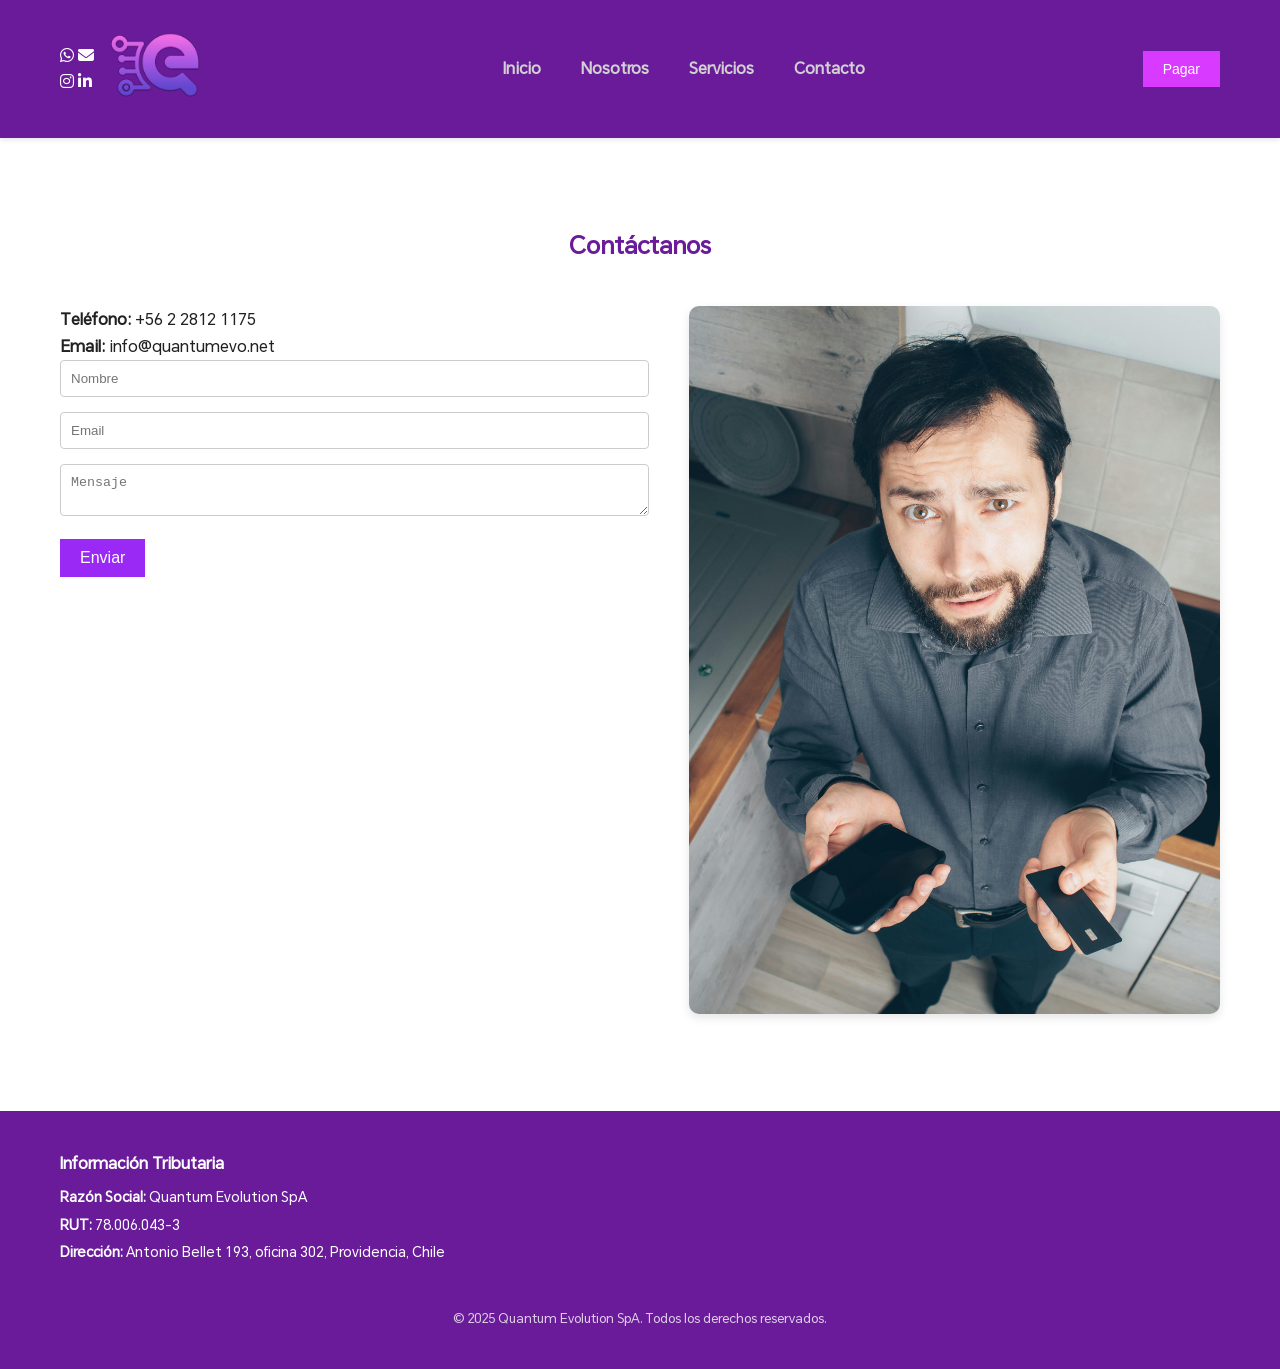
==== contacto.html @ 3960a965 "Version 1" ====
<!DOCTYPE html>
<html lang="es">
<head>
    <meta charset="UTF-8">
    <meta name="viewport" content="width=device-width, initial-scale=1.0">
    <title>Quantum Evolution SpA</title>
    <link rel="stylesheet" href="styles.css">
    <!-- Font Awesome -->
    <link rel="stylesheet" href="https://cdnjs.cloudflare.com/ajax/libs/font-awesome/6.5.0/css/all.min.css"> 
</head>
<body>

    <!-- Encabezado -->
    <header>
        <div class="container header-top">
            <!-- Contacto con iconos -->
            <div class="contact-icons">
                <a href="https://wa.me/56228121175"  target="_blank" title="WhatsApp"><i class="fab fa-whatsapp"></i></a>
                <a href="mailto:info@quantumevo.net" target="_blank" title="Email"><i class="fas fa-envelope"></i></a>
                <a href="https://www.instagram.com/quantum.evo"  target="_blank" title="Instagram"><i class="fab fa-instagram"></i></a>
                <a href="https://www.linkedin.com/company/quantum-evolution-spa"  target="_blank" title="LinkedIn"><i class="fab fa-linkedin-in"></i></a>
            </div>

            <!-- Logo y Menú -->
            <div class="header-main">
                <a href="index.html" class="logo"><img src="Pictures/logo.png" alt="Logo Quantum Evolution"></a>
                <nav>
                    <ul>
                        <li><a href="index.html">Inicio</a></li>
                        <li><a href="nosotros.html">Nosotros</a></li>
                        <li><a href="servicios.html">Servicios</a></li>
                        <li><a href="contacto.html">Contacto</a></li>
                    </ul>
                </nav>
                <button class="pay-button"><a href="https://pay.sumup.com/b2c/QZ5X9NYV">Pagar</a></button> 
            </div>
        </div>
    </header>

    <!-- Sección Contacto -->
    <section class="contact-section">
        <div class="container">
            <h2>Contáctanos</h2>
            <div class="contact-content">
                <div class="contact-info">
                    <p><strong>Teléfono:</strong> +56 2 2812 1175</p>
                    <p><strong>Email:</strong> info@quantumevo.net</p>
                    <form action="#" method="post">
                        <input type="text" placeholder="Nombre" required>
                        <input type="email" placeholder="Email" required>
                        <textarea placeholder="Mensaje" required></textarea>
                        <button type="submit">Enviar</button>
                    </form>
                </div>
                <div class="contact-image">
                    <img src="Pictures/TI_2.jpg" alt="Imagen de contacto">
                </div>
            </div>
        </div>
    </section>

    <!-- Pie de Página -->
    <footer>
        <div class="container">
            <div class="footer-content">
                <!-- Información Tributaria -->
                <div class="tax-info">
                    <h4>Información Tributaria</h4>
                    <p><strong>Razón Social:</strong> Quantum Evolution SpA</p>
                    <p><strong>RUT:</strong> 78.006.043-3</p>
                    <p><strong>Dirección:</strong> Antonio Bellet 193, oficina 302, Providencia, Chile</p>
                </div>

                <!-- Redes Sociales o Copyright -->
                <div class="footer-bottom">
                    <p>&copy; 2025 Quantum Evolution SpA. Todos los derechos reservados.</p>
                </div>
            </div>
        </div>
    </footer>

</body>
</html>
---- styles.css ----
/* Reset de Estilos */
* {
    margin: 0;
    padding: 0;
    box-sizing: border-box;
}

body {
    font-family: 'MiFuente', sans-serif;
    line-height: 1.6;
    color: #1a1a1a; /* Texto oscuro */
    background-color: #f5f5f5;
}

/* Cargar fuente personalizada */
@font-face {
    font-family: 'MiFuente';
    src: url('HONORSans-Regular.ttf') format('truetype');
    font-weight: normal;
    font-style: normal;
}

/* Contenedor General */
.container {
    max-width: 1200px;
    margin: 0 auto;
    padding: 0 20px;
}

/* Encabezado */
header {
    background-color: #6A1B9A;
    padding: 15px 0;
    position: sticky;
    top: 0;
    z-index: 999;
    box-shadow: 0 2px 5px rgba(0, 0, 0, 0.1);
}

header .container {
    display: flex;
    justify-content: space-between;
    align-items: center;
}

.logo img {
    width: 100px;
    height: auto;
}

nav ul {
    list-style: none;
    display: flex;
}

nav ul li {
    margin-left: 20px;
}

nav ul li a {
    text-decoration: none;
    color: #d1d1d1;
    font-weight: bold;
    transition: color 0.3s ease;
}

nav ul li a:hover {
    color: #6A1B9A; /* Morado elegante */
}

.pay-button {
    background-color: #d83aff;
    color: #000000;
    border: none;
    padding: 10px 20px;
    font-size: 14px;
    cursor: pointer;
    transition: background-color 0.3s ease;
}

.pay-button a {
    text-decoration: none;
    color: #ffffff;
}

.pay-button:hover {
    background-color: #4A148C; /* Morado más intenso */
}

/* Header superior - Iconos de contacto */
.contact-icons a {
    color: #ffffff; /* Morado elegante */
    transition: color 0.3s ease;
}

.contact-icons a:hover {
    color: #bc85ff; /* Morado más oscuro al pasar el mouse */
}

.header-main {
    display: flex;
    align-items: center;
    gap: 30px;
    width: 150%;
    justify-content: space-between;
}

.logo img {
    width: 100px;
}

nav ul {
    list-style: none;
    display: flex;
    gap: 20px;
}

/* Sección Hero */
.hero {
    background: linear-gradient(to right, #6A1B9A, #F8BBD0, #29B6F6); /* Degradado morado → rosado → azul */
    color: #a200b1;
    text-align: center;
    padding: 100px 20px;
}

.hero h1 {
    font-size: 36px;
    margin-bottom: 20px;
}

.hero p {
    font-size: 20px;
    margin-bottom: 30px;
    color: #b76be9; /* Texto claro sobre el degradado */
}

.cta-button {
    background-color: #fff;
    color: #6A1B9A;
    border: 2px solid #fff;
    padding: 15px 30px;
    font-size: 16px;
    cursor: pointer;
    transition: all 0.3s ease;
}

.cta-button:hover {
    background-color: transparent;
    color: #fff;
}

.hero {
    background-image: url('Pictures/TI_3.jpg'); 
    background-size: cover;
    background-position: center;
    background-repeat: no-repeat;
    color: #fff;
    text-align: center;
    padding: 480px 120px;
}

.hero h1 {
    font-size: 36px;
    margin-bottom: 20px;
}

.hero p {
    font-size: 20px;
    margin-bottom: 30px;
}

/* Secciones de Nosotros */
.about-section,
.team-section {
    background-color: #fff;
    padding: 60px 0;
}

.about-section h2,
.team-section h2 {
    text-align: center;
    margin-bottom: 40px;
    color: #6A1B9A;
}

.about-content,
.team-content {
    display: flex;
    flex-wrap: wrap;
    align-items: center;
    gap: 30px;
    justify-content: space-between;
}

.about-text,
.team-text {
    flex: 1 1 50%;
    font-size: 16px;
    line-height: 1.7;
    color: #212121;
}

.about-image,
.team-image {
    flex: 1 1 45%;
    text-align: center;
}

.about-image img,
.team-image img {
    max-width: 100%;
    height: auto;
    border-radius: 10px;
    box-shadow: 0 4px 10px rgba(0, 0, 0, 0.1);
}

/* Responsive */
@media (max-width: 768px) {
    .about-content,
    .team-content {
        flex-direction: column;
        text-align: center;
    }

    .about-image,
    .team-image {
        order: -1;
    }

    .about-image img,
    .team-image img {
        max-width: 80%;
    }
}

/* Sección Servicios */
.services-section {
    background-color: #fff;
    padding: 60px 0;
}

.services-section h2 {
    text-align: center;
    margin-bottom: 20px;
    color: #6A1B9A;
}

.services-section p {
    text-align: center;
    margin-bottom: 50px;
    color: #000000;
}

.service-item {
    display: flex;
    flex-wrap: wrap;
    align-items: center;
    gap: 30px;
    margin-bottom: 20px;
    border-bottom: 1px solid #eee;
    padding-bottom: 30px;
}

.service-image {
    flex: 1 1 2%;
    text-align: center;
}

.service-image img {
    max-width: 100%;
    height: auto;
    border-radius: 10px;
    box-shadow: 0 4px 10px rgba(0, 0, 0, 0.1);
}

.service-text {
    flex: 1 1 50%;
}

.service-text h3 {
    font-size: 18px;
    line-height: 1.5;
    color: #212121;
}

/* Responsive */
@media (max-width: 768px) {
    .service-item {
        flex-direction: column;
        text-align: center;
    }

    .service-image {
        order: -1;
    }

    .service-image img {
        max-width: 80%;
    }
}
/* Lista de Servicios */
.service-list {
    list-style-type: disc;
    padding-left: 20px;
    max-width: 800px;
    margin: 0 auto;
}

.service-list li {
    margin-bottom: 12px;
    font-size: 16px;
    color: #212121;
}

.service-list strong {
    color: #6A1B9A;
}

/* Sección Contacto */
.contact-section {
    background-color: #fff;
    padding: 7% 0;
}

.contact-section h2 {
    text-align: center;
    margin-bottom: 40px;
    color: #6A1B9A;
}

.contact-content {
    display: flex;
    flex-wrap: wrap;
    gap: 40px;
    align-items: flex-start;
}

.contact-info {
    flex: 1 1 50%;
    font-size: 16px;
    line-height: 1.7;
    color: #212121;
}

.contact-info input,
.contact-info textarea {
    width: 100%;
    padding: 10px;
    margin-bottom: 15px;
    border: 1px solid #ccc;
    border-radius: 4px;
}

.contact-info button {
    background-color: #9a29f6;
    color: #fff;
    border: none;
    padding: 10px 20px;
    font-size: 16px;
    cursor: pointer;
    transition: background-color 0.3s ease;
}

.contact-info button:hover {
    background-color: #0288D1;
}

.contact-image {
    flex: 1 1 45%;
    text-align: center;
}

.contact-image img {
    max-width: 100%;
    height: auto;
    border-radius: 10px;
    box-shadow: 0 4px 10px rgba(0, 0, 0, 0.1);
}

/* Responsive */
@media (max-width: 768px) {
    .contact-content {
        flex-direction: column;
        text-align: center;
    }

    .contact-image {
        order: -1;
    }

    .contact-image img {
        max-width: 80%;
    }
}

/* Pie de Página */
footer {
    background-color: #6A1B9A;
    color: #fff;
    padding: 40px 0;
}

.footer-content {
    display: flex;
    flex-direction: column;
    gap: 20px;
}

.tax-info h4 {
    margin-bottom: 10px;
    color: #fff;
}

.tax-info p {
    margin: 5px 0;
    font-size: 14px;
}

.footer-bottom {
    text-align: center;
    margin-top: 20px;
    font-size: 13px;
    color: #f8f8f8;
    opacity: 0.8;
}
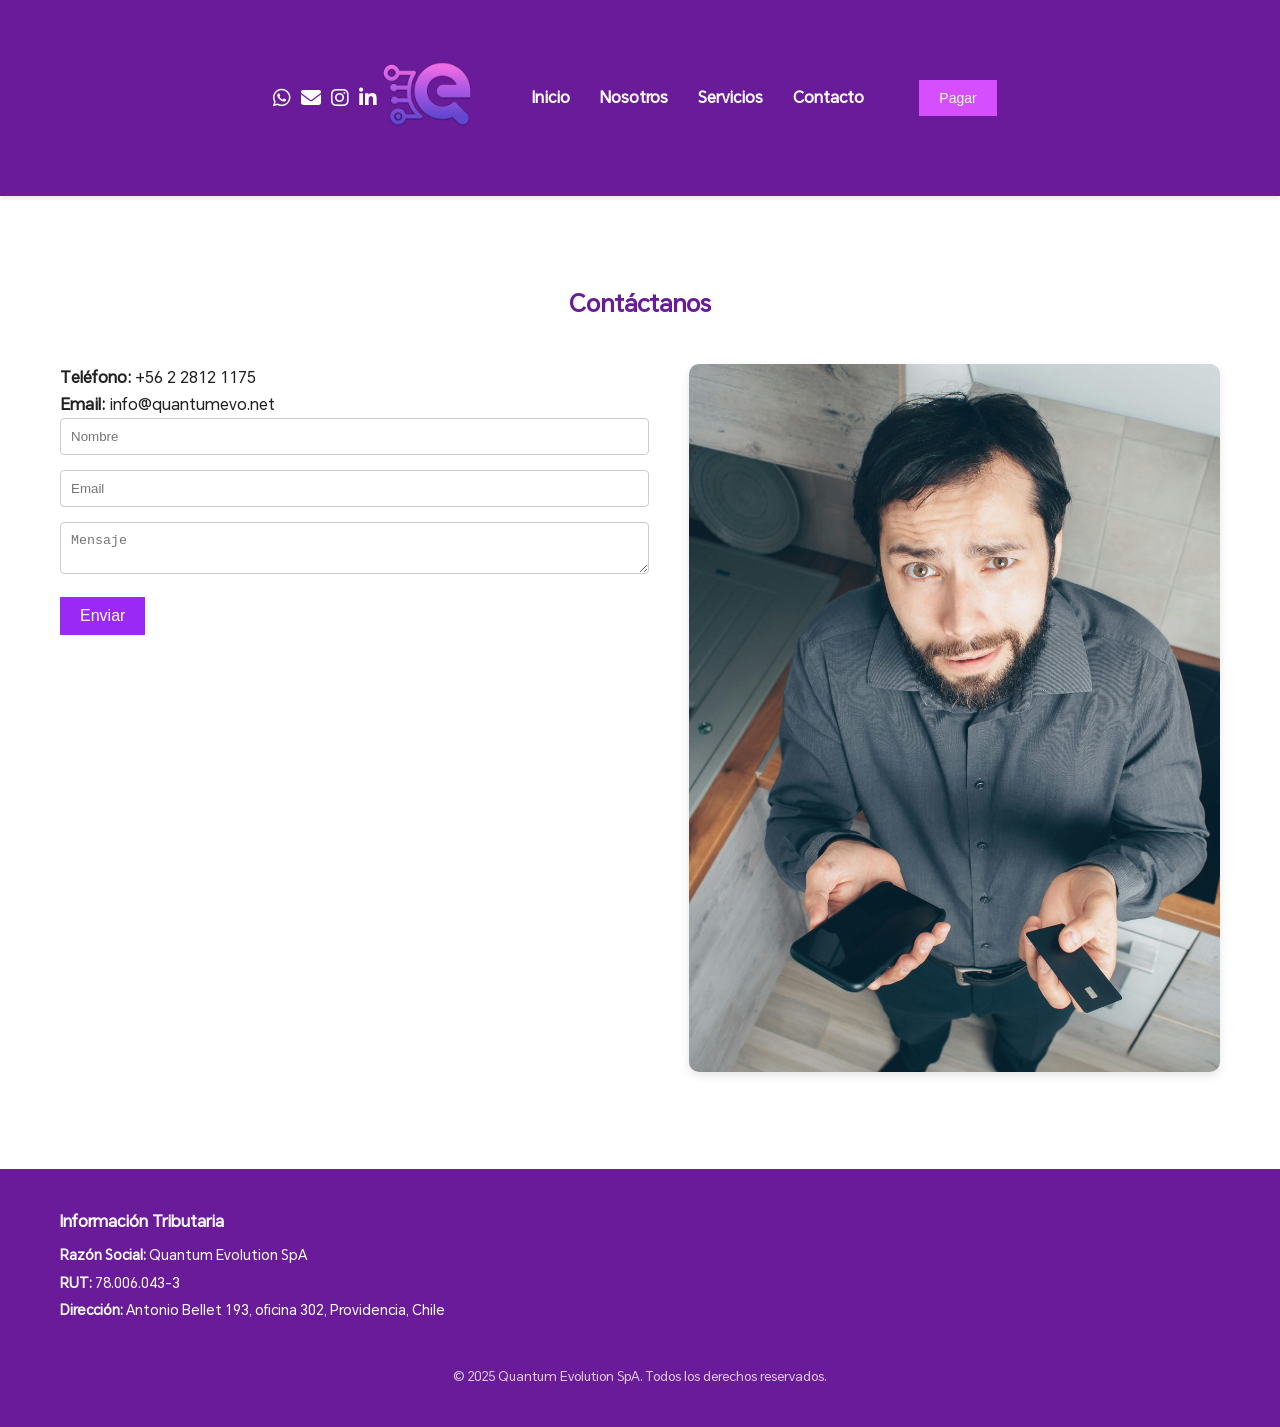
==== commit 9252003e: "Version 2" ====
--- a/contacto.html
+++ b/contacto.html
@@ -10,30 +10,37 @@
 </head>
 <body>
 
-    <!-- Encabezado -->
+<!-- Encabezado -->
     <header>
         <div class="container header-top">
-            <!-- Contacto con iconos -->
-            <div class="contact-icons">
+            <!-- Iconos de Redes Sociales -->
+            <div class="social-icons">
                 <a href="https://wa.me/56228121175"  target="_blank" title="WhatsApp"><i class="fab fa-whatsapp"></i></a>
                 <a href="mailto:info@quantumevo.net" target="_blank" title="Email"><i class="fas fa-envelope"></i></a>
                 <a href="https://www.instagram.com/quantum.evo"  target="_blank" title="Instagram"><i class="fab fa-instagram"></i></a>
                 <a href="https://www.linkedin.com/company/quantum-evolution-spa"  target="_blank" title="LinkedIn"><i class="fab fa-linkedin-in"></i></a>
             </div>
 
-            <!-- Logo y Menú -->
-            <div class="header-main">
-                <a href="index.html" class="logo"><img src="Pictures/logo.png" alt="Logo Quantum Evolution"></a>
-                <nav>
-                    <ul>
-                        <li><a href="index.html">Inicio</a></li>
-                        <li><a href="nosotros.html">Nosotros</a></li>
-                        <li><a href="servicios.html">Servicios</a></li>
-                        <li><a href="contacto.html">Contacto</a></li>
-                    </ul>
-                </nav>
-                <button class="pay-button"><a href="https://pay.sumup.com/b2c/QZ5X9NYV">Pagar</a></button> 
-            </div>
+            <!-- Logo -->
+            <a href="index.html" class="logo"><img src="Pictures/logo.png" alt="Logo Quantum Evolution"></a>
+
+            <!-- Menú de Navegación -->
+            <nav class="main-nav">
+                <ul>
+                    <li><a href="index.html">Inicio</a></li>
+                    <li><a href="nosotros.html">Nosotros</a></li>
+                    <li><a href="servicios.html">Servicios</a></li>
+                    <li><a href="contacto.html">Contacto</a></li>
+            </ul>
+        </nav>
+
+            <!-- Botón Pagar -->
+            <button class="pay-button"><a href="https://pay.sumup.com/b2c/QZ5X9NYV">Pagar</a></button> 
+
+            <!-- Menú Hamburguesa (solo para móvil) -->
+            <button class="menu-toggle" aria-label="Abrir menú">
+                <i class="fas fa-bars"></i>
+            </button>
         </div>
     </header>
 
@@ -78,6 +85,6 @@
             </div>
         </div>
     </footer>
-
+    <script src="script.js"></script>
 </body>
 </html>
--- a/styles.css
+++ b/styles.css
@@ -27,9 +27,13 @@
     padding: 0 20px;
 }
 
-/* Encabezado */
+/* --- Header Principal --- */
 header {
-    background-color: #6A1B9A;
+    background-color: #6A1B9A; /* Mismo que pie de pagina */
+    color: #fff;
+    display: flex;
+    justify-content: space-between;
+    align-items: center;
     padding: 15px 0;
     position: sticky;
     top: 0;
@@ -37,40 +41,87 @@
     box-shadow: 0 2px 5px rgba(0, 0, 0, 0.1);
 }
 
-header .container {
+.container.header-top {
+    max-width: 2000px;
+    margin: 0 auto;
     display: flex;
     justify-content: space-between;
     align-items: center;
 }
 
+.header-top {
+    display: flex;
+    justify-content: space-between;
+    align-items: center;
+    padding: 15px 20px;
+}
+
 .logo img {
-    width: 100px;
-    height: auto;
-}
-
-nav ul {
+    height: 50px;
+    width: auto;
+}
+
+.pay-button {
+    margin-right: 10px; /* Espacio entre "Pagar" y el menú hamburguesa */
+}
+
+.menu-toggle {
+    display: none; /* Oculto por defecto */
+    background: none;
+    border: none;
+    font-size: 24px;
+    color: #fff;
+    cursor: pointer;
+    padding: 10px;
+}
+
+/* --- Logo --- */
+.logo img {
+    height: 100px;
+    width: center;
+}
+
+/* --- Iconos de Redes Sociales --- */
+.social-icons {
+    display: flex;
+    gap: 10px;
+    font-size: 20px;
+}
+
+.social-icons a {
+    color: #fff;
+    transition: color 0.3s ease;
+}
+
+.social-icons a:hover {
+    color: #c336ff;
+}
+
+
+/* --- Menú de Navegación --- */
+.main-nav ul {
     list-style: none;
     display: flex;
-}
-
-nav ul li {
-    margin-left: 20px;
-}
-
-nav ul li a {
+    gap: 30px;
+    margin: 50px;
+    padding: 5px;
+}
+
+.main-nav ul li a {
     text-decoration: none;
-    color: #d1d1d1;
+    color: #fff;
     font-weight: bold;
     transition: color 0.3s ease;
 }
 
-nav ul li a:hover {
-    color: #6A1B9A; /* Morado elegante */
-}
-
+.main-nav ul li a:hover {
+    color: #ff6f61;
+}
+
+/* --- Botón Pagar --- */
 .pay-button {
-    background-color: #d83aff;
-    color: #000000;
+    background-color: #d64fff;
+    color: #fff;
     border: none;
     padding: 10px 20px;
     font-size: 14px;
@@ -80,39 +131,22 @@
 
 .pay-button a {
     text-decoration: none;
-    color: #ffffff;
+    color: #fff;
 }
 
 .pay-button:hover {
-    background-color: #4A148C; /* Morado más intenso */
-}
-
-/* Header superior - Iconos de contacto */
-.contact-icons a {
-    color: #ffffff; /* Morado elegante */
-    transition: color 0.3s ease;
-}
-
-.contact-icons a:hover {
-    color: #bc85ff; /* Morado más oscuro al pasar el mouse */
-}
-
-.header-main {
-    display: flex;
-    align-items: center;
-    gap: 30px;
-    width: 150%;
-    justify-content: space-between;
-}
-
-.logo img {
-    width: 100px;
-}
-
-nav ul {
-    list-style: none;
-    display: flex;
-    gap: 20px;
+    background-color: #e65148;
+}
+
+/* --- Menú Hamburguesa --- */
+.menu-toggle {
+    display: none; /* Oculto por defecto */
+    background: none;
+    border: none;
+    font-size: 24px;
+    color: #fff;
+    cursor: pointer;
+    padding: 10px;
 }
 
 /* Sección Hero */
@@ -120,18 +154,21 @@
     background: linear-gradient(to right, #6A1B9A, #F8BBD0, #29B6F6); /* Degradado morado → rosado → azul */
     color: #a200b1;
     text-align: center;
-    padding: 100px 20px;
+    padding: 150px 20px;
 }
 
 .hero h1 {
-    font-size: 36px;
-    margin-bottom: 20px;
+    font-size: 48px;
+    text-align: center;
+    margin: auto;
 }
 
 .hero p {
     font-size: 20px;
     margin-bottom: 30px;
-    color: #b76be9; /* Texto claro sobre el degradado */
+    text-align: center;
+    color: #f0c0ff; /* Texto claro sobre el degradado */
+    justify-content: space-between;
 }
 
 .cta-button {
@@ -142,6 +179,8 @@
     font-size: 16px;
     cursor: pointer;
     transition: all 0.3s ease;
+    display: inline-block;
+    margin-top: 20px;
 }
 
 .cta-button:hover {
@@ -150,7 +189,7 @@
 }
 
 .hero {
-    background-image: url('Pictures/TI_3.jpg'); 
+    background-image: url('Pictures/TI_7.jpg'); 
     background-size: cover;
     background-position: center;
     background-repeat: no-repeat;
@@ -422,4 +461,19 @@
     font-size: 13px;
     color: #f8f8f8;
     opacity: 0.8;
+}
+
+/* --- Estilos para móvil --- */
+@media (max-width: 768px) {
+    .menu-toggle {
+        display: block; /* Mostrar botón hamburguesa en móvil */
+        position: absolute; /* Posicionarlo en la esquina derecha */
+        top: 50%;
+        right: 20px; /* Ajusta según necesites */
+        transform: translateY(-50%); /* Centrar verticalmente */
+    }
+
+    .main-nav {
+        display: none; /* Ocultar menú en móvil */
+    }
 }
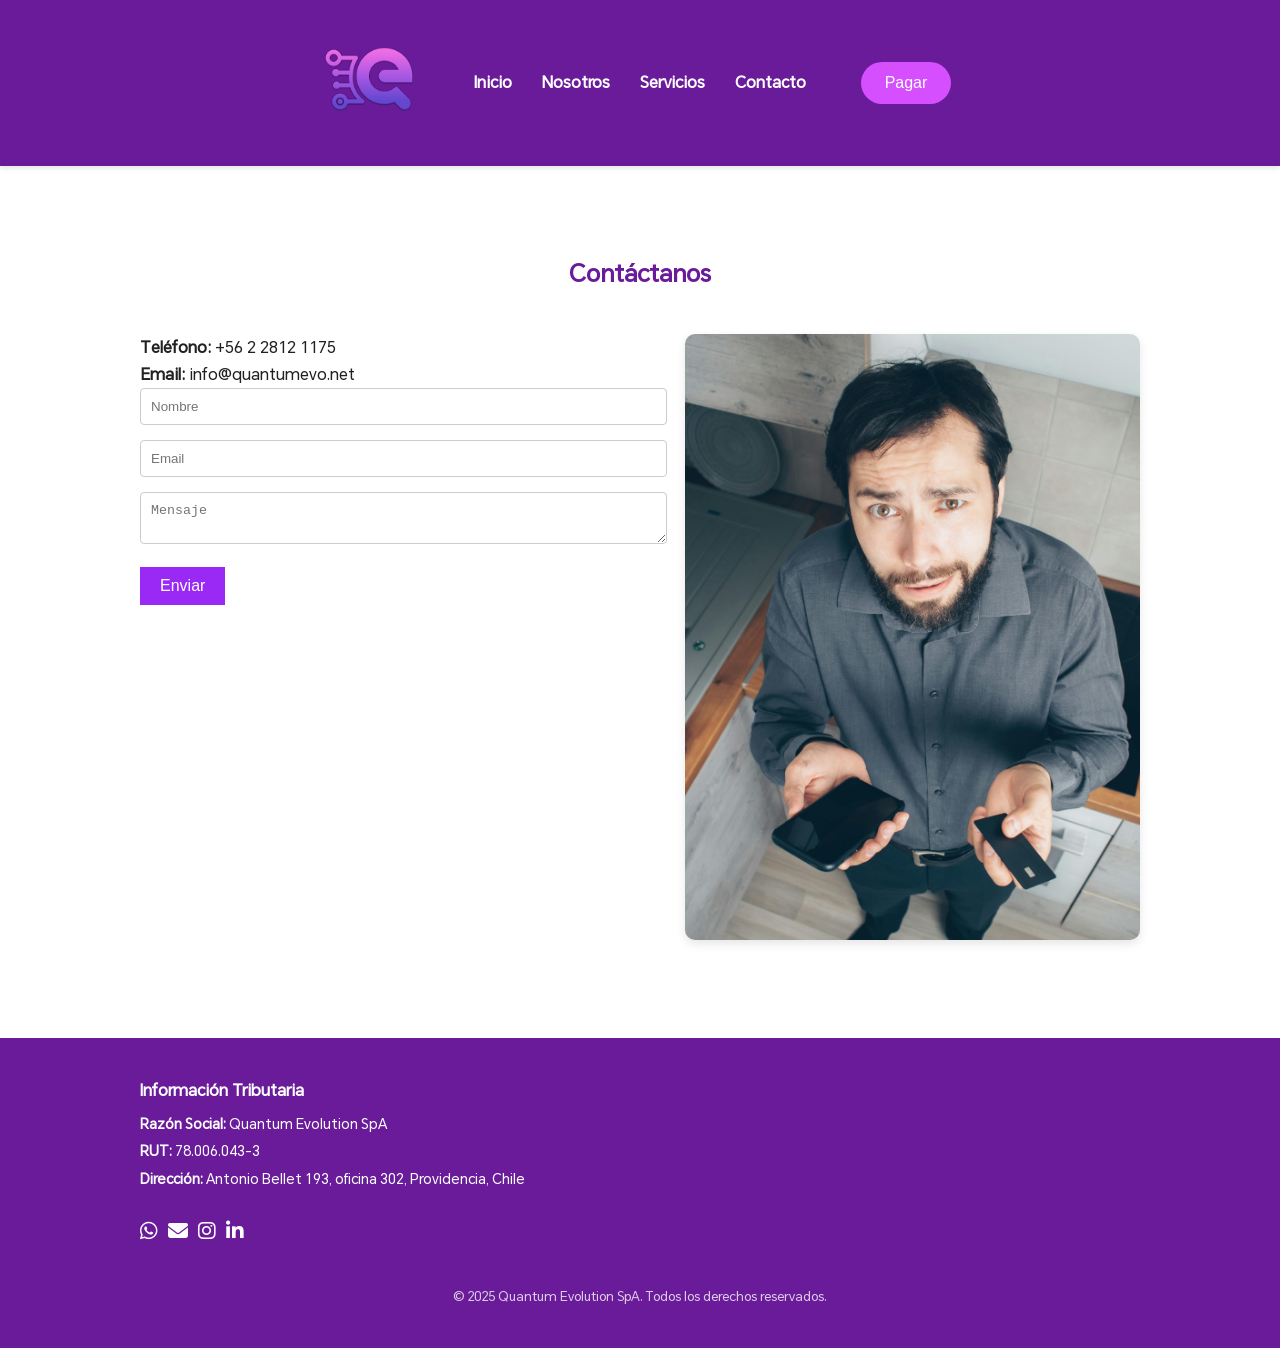
==== commit c45536c5: "Version 3" ====
--- a/contacto.html
+++ b/contacto.html
@@ -13,13 +13,6 @@
 <!-- Encabezado -->
     <header>
         <div class="container header-top">
-            <!-- Iconos de Redes Sociales -->
-            <div class="social-icons">
-                <a href="https://wa.me/56228121175"  target="_blank" title="WhatsApp"><i class="fab fa-whatsapp"></i></a>
-                <a href="mailto:info@quantumevo.net" target="_blank" title="Email"><i class="fas fa-envelope"></i></a>
-                <a href="https://www.instagram.com/quantum.evo"  target="_blank" title="Instagram"><i class="fab fa-instagram"></i></a>
-                <a href="https://www.linkedin.com/company/quantum-evolution-spa"  target="_blank" title="LinkedIn"><i class="fab fa-linkedin-in"></i></a>
-            </div>
 
             <!-- Logo -->
             <a href="index.html" class="logo"><img src="Pictures/logo.png" alt="Logo Quantum Evolution"></a>
@@ -35,7 +28,7 @@
         </nav>
 
             <!-- Botón Pagar -->
-            <button class="pay-button"><a href="https://pay.sumup.com/b2c/QZ5X9NYV">Pagar</a></button> 
+            <button class="pay-button"><a href="https://pay.sumup.com/b2c/Q734HGC3">Pagar</a></button> 
 
             <!-- Menú Hamburguesa (solo para móvil) -->
             <button class="menu-toggle" aria-label="Abrir menú">
@@ -78,6 +71,14 @@
                     <p><strong>Dirección:</strong> Antonio Bellet 193, oficina 302, Providencia, Chile</p>
                 </div>
 
+                <!-- Iconos de Redes Sociales -->
+                <div class="social-icons">
+                    <a href="https://wa.me/56228121175"  target="_blank" title="WhatsApp"><i class="fab fa-whatsapp"></i></a>
+                    <a href="mailto:info@quantumevo.net" target="_blank" title="Email"><i class="fas fa-envelope"></i></a>
+                    <a href="https://www.instagram.com/quantum.evo"  target="_blank" title="Instagram"><i class="fab fa-instagram"></i></a>
+                    <a href="https://www.linkedin.com/company/quantum-evolution-spa"  target="_blank" title="LinkedIn"><i class="fab fa-linkedin-in"></i></a>
+                </div>
+
                 <!-- Redes Sociales o Copyright -->
                 <div class="footer-bottom">
                     <p>&copy; 2025 Quantum Evolution SpA. Todos los derechos reservados.</p>
--- a/styles.css
+++ b/styles.css
@@ -2,7 +2,7 @@
 * {
     margin: 0;
     padding: 0;
-    box-sizing: border-box;
+    box-sizing:content-box;
 }
 
 body {
@@ -22,7 +22,7 @@
 
 /* Contenedor General */
 .container {
-    max-width: 1200px;
+    max-width: 1000px;
     margin: 0 auto;
     padding: 0 20px;
 }
@@ -34,7 +34,7 @@
     display: flex;
     justify-content: space-between;
     align-items: center;
-    padding: 15px 0;
+    padding: 0;
     position: sticky;
     top: 0;
     z-index: 999;
@@ -42,7 +42,7 @@
 }
 
 .container.header-top {
-    max-width: 2000px;
+    max-width: 1980px;
     margin: 0 auto;
     display: flex;
     justify-content: space-between;
@@ -99,6 +99,12 @@
 
 
 /* --- Menú de Navegación --- */
+
+.main-nav {
+    display: flex;
+    gap: 30px;
+}
+
 .main-nav ul {
     list-style: none;
     display: flex;
@@ -115,27 +121,29 @@
 }
 
 .main-nav ul li a:hover {
-    color: #ff6f61;
-}
-
-/* --- Botón Pagar --- */
+    color: #e561ff;
+}
+
 .pay-button {
     background-color: #d64fff;
     color: #fff;
     border: none;
-    padding: 10px 20px;
-    font-size: 14px;
+    padding: 12px 24px;
+    font-size: 16px;
     cursor: pointer;
-    transition: background-color 0.3s ease;
+    border-radius: 25px; /* Ajusta este valor según lo redondeado que quieras */
+    transition: all 0.3s ease;
 }
 
 .pay-button a {
+    color: #fff;
     text-decoration: none;
-    color: #fff;
+    display: block;
 }
 
 .pay-button:hover {
-    background-color: #e65148;
+    background-color: #4A148C;
+    transform: scale(1.05);
 }
 
 /* --- Menú Hamburguesa --- */
@@ -154,13 +162,13 @@
     background: linear-gradient(to right, #6A1B9A, #F8BBD0, #29B6F6); /* Degradado morado → rosado → azul */
     color: #a200b1;
     text-align: center;
-    padding: 150px 20px;
+    padding: 150px 1px;
 }
 
 .hero h1 {
     font-size: 48px;
-    text-align: center;
     margin: auto;
+    text-align: center;
 }
 
 .hero p {
@@ -181,6 +189,7 @@
     transition: all 0.3s ease;
     display: inline-block;
     margin-top: 20px;
+    border-radius: 25px;
 }
 
 .cta-button:hover {
@@ -199,12 +208,13 @@
 }
 
 .hero h1 {
-    font-size: 36px;
+    font-size: 24px;
     margin-bottom: 20px;
+    text-align: center;
 }
 
 .hero p {
-    font-size: 20px;
+    font-size: 18px;
     margin-bottom: 30px;
 }
 
@@ -466,14 +476,32 @@
 /* --- Estilos para móvil --- */
 @media (max-width: 768px) {
     .menu-toggle {
-        display: block; /* Mostrar botón hamburguesa en móvil */
-        position: absolute; /* Posicionarlo en la esquina derecha */
-        top: 50%;
-        right: 20px; /* Ajusta según necesites */
-        transform: translateY(-50%); /* Centrar verticalmente */
+        display: block;
+        background: none;
+        border: none;
+        font-size: 24px;
+        color: #ffffff;
+        cursor: pointer;
+        z-index: 999;
     }
 
     .main-nav {
-        display: none; /* Ocultar menú en móvil */
+        position:absolute;
+        top: 99px;
+        left: 0;
+        right: 0;
+        background-color: #691b9a;
+        flex-direction:column;
+        align-items: center;
+        padding: 10px 20px;
+        box-shadow: 0 4px 8px rgba(0, 0, 0, 0.1);
+        max-height: 0;
+        overflow: hidden;
+        transition: max-height 0.3s ease-out;
+        z-index: 999;
+    }
+
+    .main-nav.open {
+        max-height: 300px;
     }
 }
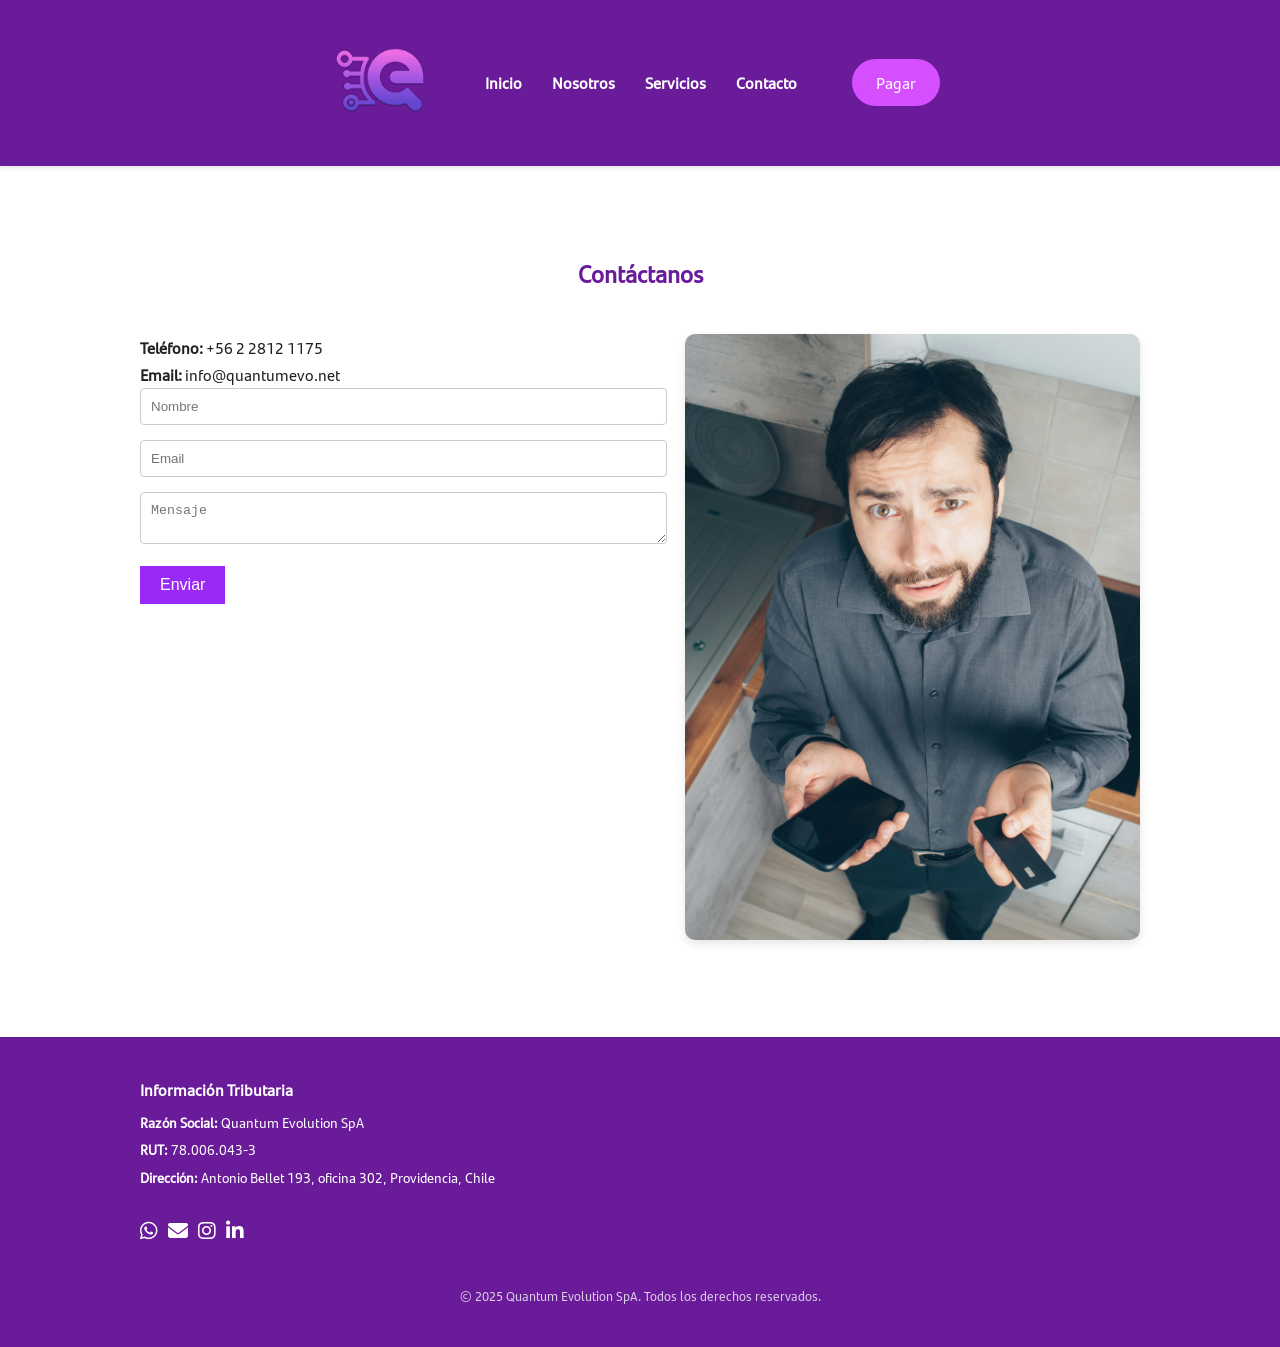
==== commit 8e0a740c: "Version 4" ====
--- a/contacto.html
+++ b/contacto.html
@@ -4,6 +4,7 @@
     <meta charset="UTF-8">
     <meta name="viewport" content="width=device-width, initial-scale=1.0">
     <title>Quantum Evolution SpA</title>
+    <link rel="icon" href="pictures/logo.png" type="image/png">
     <link rel="stylesheet" href="styles.css">
     <!-- Font Awesome -->
     <link rel="stylesheet" href="https://cdnjs.cloudflare.com/ajax/libs/font-awesome/6.5.0/css/all.min.css"> 
--- a/styles.css
+++ b/styles.css
@@ -15,7 +15,7 @@
 /* Cargar fuente personalizada */
 @font-face {
     font-family: 'MiFuente';
-    src: url('HONORSans-Regular.ttf') format('truetype');
+    src: url('ttf/Santander-Regular.ttf') format('truetype');
     font-weight: normal;
     font-style: normal;
 }
@@ -137,7 +137,8 @@
 
 .pay-button a {
     color: #fff;
-    text-decoration: none;
+    text-decoration:none;
+    font-family: 'MiFuente', sans-serif;
     display: block;
 }
 
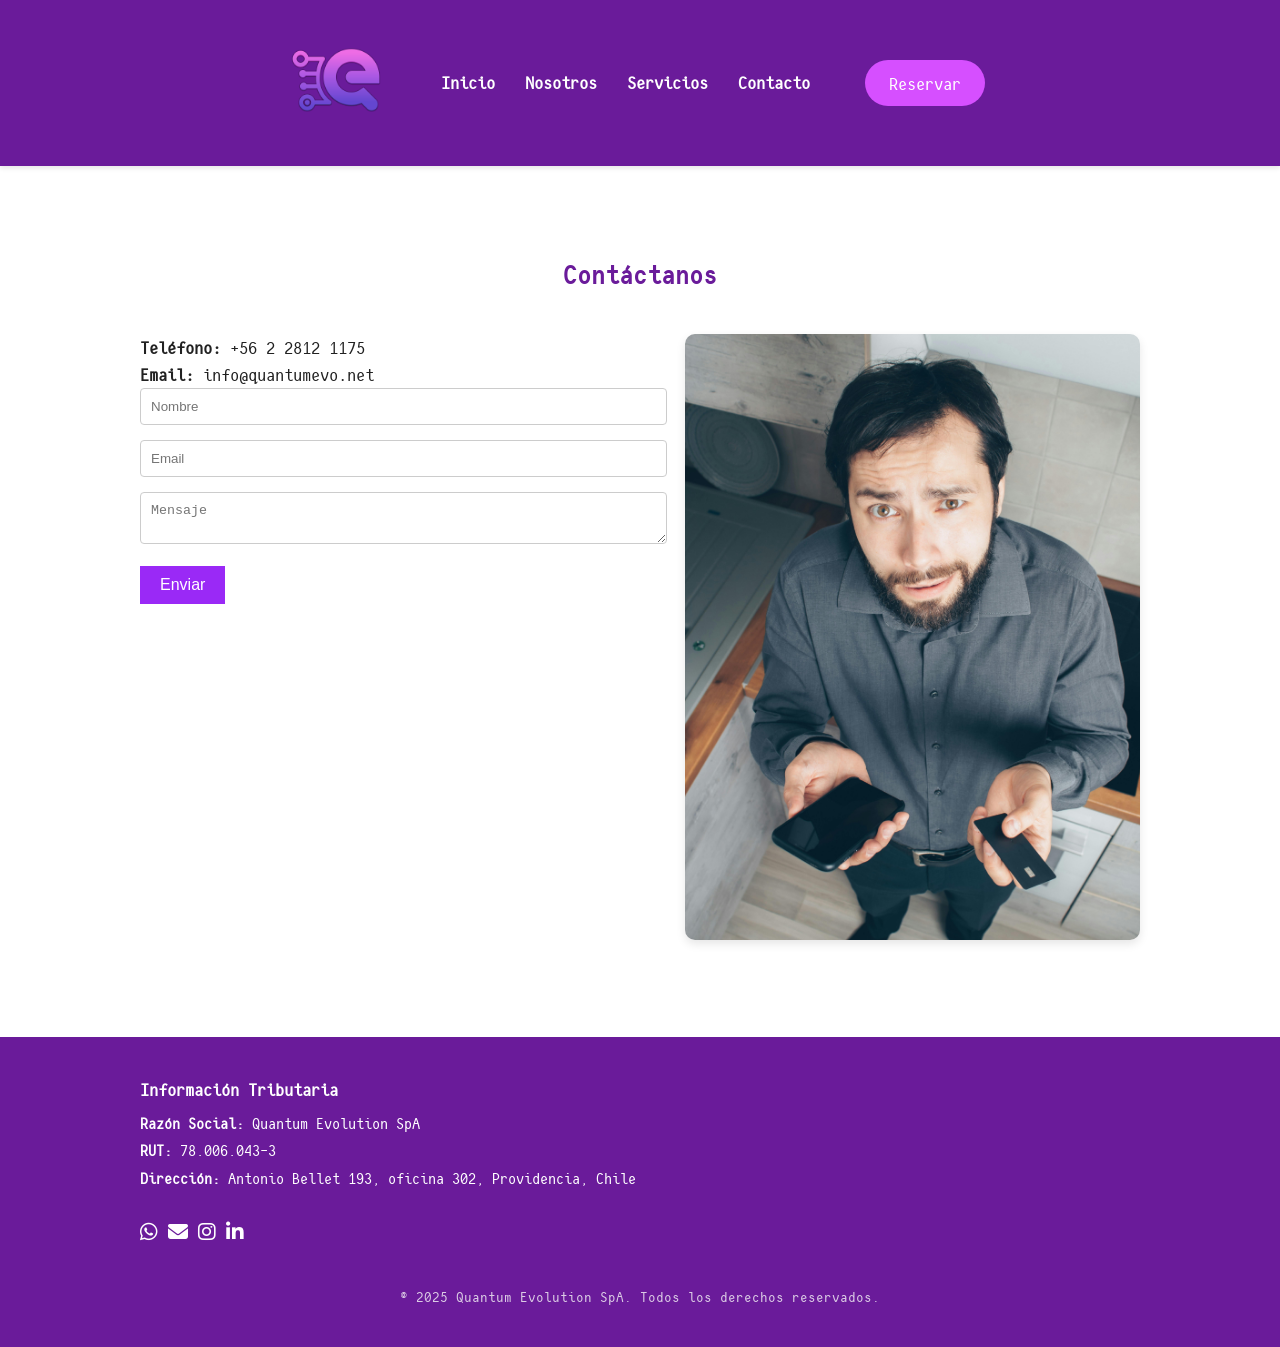
==== commit 524a679b: "Version 5" ====
--- a/contacto.html
+++ b/contacto.html
@@ -3,7 +3,7 @@
 <head>
     <meta charset="UTF-8">
     <meta name="viewport" content="width=device-width, initial-scale=1.0">
-    <title>Quantum Evolution SpA</title>
+    <title>Contacto - Quantum Evolution SpA</title>
     <link rel="icon" href="pictures/logo.png" type="image/png">
     <link rel="stylesheet" href="styles.css">
     <!-- Font Awesome -->
@@ -29,7 +29,7 @@
         </nav>
 
             <!-- Botón Pagar -->
-            <button class="pay-button"><a href="https://pay.sumup.com/b2c/Q734HGC3">Pagar</a></button> 
+            <button class="pay-button"><a href="https://pay.sumup.com/b2c/QP0XE4X3">Reservar</a></button> 
 
             <!-- Menú Hamburguesa (solo para móvil) -->
             <button class="menu-toggle" aria-label="Abrir menú">
--- a/styles.css
+++ b/styles.css
@@ -15,7 +15,7 @@
 /* Cargar fuente personalizada */
 @font-face {
     font-family: 'MiFuente';
-    src: url('ttf/Santander-Regular.ttf') format('truetype');
+    src: url('ttf/ConsolaMono-Book.ttf') format('truetype');
     font-weight: normal;
     font-style: normal;
 }
@@ -24,7 +24,7 @@
 .container {
     max-width: 1000px;
     margin: 0 auto;
-    padding: 0 20px;
+    padding: 0 15px;
 }
 
 /* --- Header Principal --- */
@@ -170,6 +170,7 @@
     font-size: 48px;
     margin: auto;
     text-align: center;
+    text-decoration: solid;
 }
 
 .hero p {
@@ -178,6 +179,7 @@
     text-align: center;
     color: #f0c0ff; /* Texto claro sobre el degradado */
     justify-content: space-between;
+    text-decoration: solid;
 }
 
 .cta-button {
@@ -199,13 +201,13 @@
 }
 
 .hero {
-    background-image: url('Pictures/TI_7.jpg'); 
-    background-size: cover;
+    background-image: url('Pictures/TI_6.jpg'); 
+    background-size:cover;
     background-position: center;
     background-repeat: no-repeat;
     color: #fff;
     text-align: center;
-    padding: 480px 120px;
+    padding: 480px 25px;
 }
 
 .hero h1 {
@@ -239,15 +241,16 @@
     flex-wrap: wrap;
     align-items: center;
     gap: 30px;
-    justify-content: space-between;
+    justify-content:space-between;
 }
 
 .about-text,
 .team-text {
     flex: 1 1 50%;
     font-size: 16px;
-    line-height: 1.7;
-    color: #212121;
+    line-height: 1.5;
+    color: #000000;
+    text-align: justify;
 }
 
 .about-image,
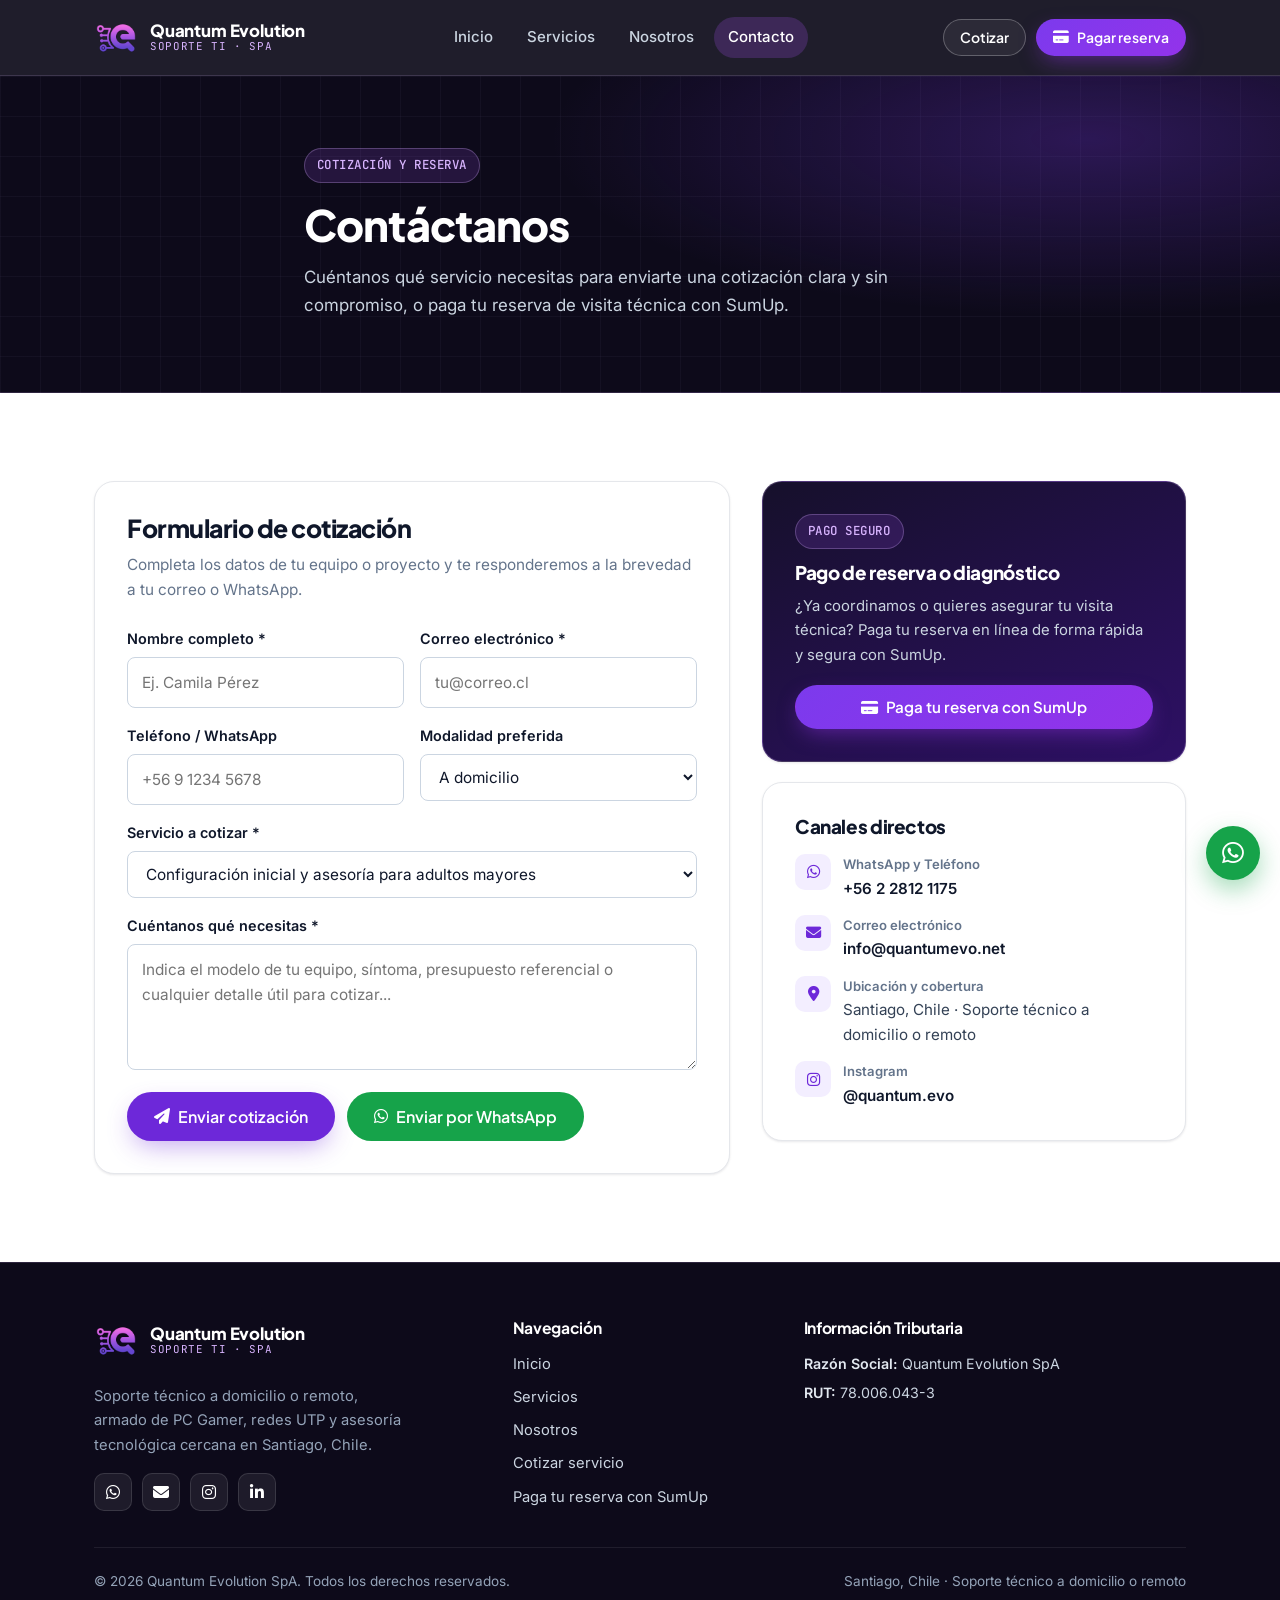
==== commit a002ee8e: "Rediseño web 2026: diseño híbrido responsive, imágenes WebP y formulario de cotización Web3Forms" ====
--- a/contacto.html
+++ b/contacto.html
@@ -1,92 +1,243 @@
 <!DOCTYPE html>
 <html lang="es">
 <head>
-    <meta charset="UTF-8">
-    <meta name="viewport" content="width=device-width, initial-scale=1.0">
-    <title>Contacto - Quantum Evolution SpA</title>
-    <link rel="icon" href="pictures/logo.png" type="image/png">
-    <link rel="stylesheet" href="styles.css">
-    <!-- Font Awesome -->
-    <link rel="stylesheet" href="https://cdnjs.cloudflare.com/ajax/libs/font-awesome/6.5.0/css/all.min.css"> 
+  <meta charset="UTF-8">
+  <meta name="viewport" content="width=device-width, initial-scale=1.0">
+  <title>Contacto y Cotización | Quantum Evolution SpA</title>
+  <meta name="description" content="Solicita tu cotización gratuita de soporte técnico, PC Gamer, formateo o redes UTP con Quantum Evolution SpA, o paga tu reserva con SumUp.">
+  <link rel="canonical" href="https://quantumevo.net/contacto.html">
+  <meta property="og:type" content="website">
+  <meta property="og:site_name" content="Quantum Evolution SpA">
+  <meta property="og:title" content="Solicita tu Cotización | Quantum Evolution SpA">
+  <meta property="og:description" content="Cotiza tu servicio tecnológico en minutos, escríbenos por WhatsApp o paga tu reserva con SumUp.">
+  <meta property="og:url" content="https://quantumevo.net/contacto.html">
+  <meta property="og:image" content="https://quantumevo.net/assets/img/logo.png">
+  <link rel="icon" href="assets/img/logo.png" type="image/png">
+  <link rel="preconnect" href="https://fonts.googleapis.com">
+  <link rel="preconnect" href="https://fonts.gstatic.com" crossorigin>
+  <link rel="stylesheet" href="https://fonts.googleapis.com/css2?family=Inter:wght@400;500;600&family=JetBrains+Mono:wght@500;700&family=Plus+Jakarta+Sans:wght@600;700;800&display=swap">
+  <link rel="stylesheet" href="https://cdnjs.cloudflare.com/ajax/libs/font-awesome/6.5.0/css/all.min.css">
+  <link rel="stylesheet" href="styles.css">
 </head>
 <body>
-
-<!-- Encabezado -->
-    <header>
-        <div class="container header-top">
-
-            <!-- Logo -->
-            <a href="index.html" class="logo"><img src="Pictures/logo.png" alt="Logo Quantum Evolution"></a>
-
-            <!-- Menú de Navegación -->
-            <nav class="main-nav">
-                <ul>
-                    <li><a href="index.html">Inicio</a></li>
-                    <li><a href="nosotros.html">Nosotros</a></li>
-                    <li><a href="servicios.html">Servicios</a></li>
-                    <li><a href="contacto.html">Contacto</a></li>
+  <a class="skip-link" href="#contenido">Saltar al contenido principal</a>
+
+  <header class="site-header">
+    <div class="container header-inner">
+      <a href="index.html" class="brand-link" aria-label="Quantum Evolution SpA - Inicio">
+        <img src="assets/img/logo.png" alt="Logo Quantum Evolution SpA" class="brand-logo" width="44" height="44">
+        <span class="brand-text">
+          <span class="brand-name">Quantum Evolution</span>
+          <span class="brand-sub">Soporte TI · SpA</span>
+        </span>
+      </a>
+
+      <nav class="main-nav" id="main-nav" aria-label="Navegación principal">
+        <ul>
+          <li><a href="index.html">Inicio</a></li>
+          <li><a href="servicios.html">Servicios</a></li>
+          <li><a href="nosotros.html">Nosotros</a></li>
+          <li><a href="contacto.html" class="active" aria-current="page">Contacto</a></li>
+        </ul>
+        <div class="nav-mobile-actions">
+          <a href="contacto.html#cotizar" class="btn btn--outline-dark">
+            <i class="fas fa-file-signature" aria-hidden="true"></i> Solicitar cotización
+          </a>
+          <a href="https://pay.sumup.com/b2c/QP0XE4X3" class="btn btn--sumup" target="_blank" rel="noopener noreferrer">
+            <i class="fas fa-credit-card" aria-hidden="true"></i> Paga tu reserva con SumUp
+          </a>
+        </div>
+      </nav>
+
+      <div class="header-actions">
+        <a href="contacto.html#cotizar" class="btn btn--outline-dark btn--sm btn--cotizar-desktop">Cotizar</a>
+        <a href="https://pay.sumup.com/b2c/QP0XE4X3" class="btn btn--sumup btn--sm" target="_blank" rel="noopener noreferrer" title="Paga tu reserva de visita técnica o diagnóstico con SumUp">
+          <i class="fas fa-credit-card" aria-hidden="true"></i> Pagar reserva
+        </a>
+        <button class="menu-toggle" type="button" aria-label="Abrir menú" aria-expanded="false" aria-controls="main-nav">
+          <i class="fas fa-bars" aria-hidden="true"></i>
+        </button>
+      </div>
+    </div>
+  </header>
+
+  <main id="contenido">
+    <section class="page-hero">
+      <div class="container page-hero-inner">
+        <span class="eyebrow eyebrow--dark">Cotización y Reserva</span>
+        <h1>Contáctanos</h1>
+        <p>Cuéntanos qué servicio necesitas para enviarte una cotización clara y sin compromiso, o paga tu reserva de visita técnica con SumUp.</p>
+      </div>
+    </section>
+
+    <section class="section" id="cotizar">
+      <div class="container contact-layout">
+        <!-- Formulario de Cotización -->
+        <div class="quote-card">
+          <h2>Formulario de cotización</h2>
+          <p class="quote-card-intro">Completa los datos de tu equipo o proyecto y te responderemos a la brevedad a tu correo o WhatsApp.</p>
+
+          <form id="quote-form" method="post" novalidate>
+            <input type="checkbox" name="botcheck" class="honeypot" tabindex="-1" autocomplete="off" aria-hidden="true">
+
+            <div class="form-grid">
+              <div class="form-field">
+                <label for="nombre">Nombre completo *</label>
+                <input type="text" id="nombre" name="nombre" placeholder="Ej. Camila Pérez" required autocomplete="name">
+              </div>
+
+              <div class="form-field">
+                <label for="email">Correo electrónico *</label>
+                <input type="email" id="email" name="email" placeholder="tu@correo.cl" required autocomplete="email">
+              </div>
+
+              <div class="form-field">
+                <label for="telefono">Teléfono / WhatsApp</label>
+                <input type="tel" id="telefono" name="telefono" placeholder="+56 9 1234 5678" autocomplete="tel">
+              </div>
+
+              <div class="form-field">
+                <label for="modalidad">Modalidad preferida</label>
+                <select id="modalidad" name="modalidad">
+                  <option value="A domicilio">A domicilio</option>
+                  <option value="Remoto">Remoto</option>
+                  <option value="Por definir">Aún no lo defino</option>
+                </select>
+              </div>
+
+              <div class="form-field form-field--full">
+                <label for="servicio">Servicio a cotizar *</label>
+                <select id="servicio" name="servicio" required>
+                  <option value="Asesoria adulto mayor">Configuración inicial y asesoría para adultos mayores</option>
+                  <option value="Formateo de computadores">Formateo de computadores (macOS / Windows / Linux)</option>
+                  <option value="Instalacion de software">Instalación de software (Windows 10/11, Office, etc.)</option>
+                  <option value="Reparacion y mantencion">Reparación y/o mantención de computadores y smartphones</option>
+                  <option value="Cableado de red UTP">Cableado de red UTP y venta de cables RJ45 a medida</option>
+                  <option value="Armado de PC Gamer">Armado de PC Gamer</option>
+                  <option value="Asesoramiento online y presencial">Asesoramiento online y presencial</option>
+                  <option value="Otro / Consulta general">Otro / Consulta general</option>
+                </select>
+              </div>
+
+              <div class="form-field form-field--full">
+                <label for="mensaje">Cuéntanos qué necesitas *</label>
+                <textarea id="mensaje" name="mensaje" placeholder="Indica el modelo de tu equipo, síntoma, presupuesto referencial o cualquier detalle útil para cotizar..." required></textarea>
+              </div>
+            </div>
+
+            <div class="form-actions">
+              <button type="submit" class="btn btn--primary btn--lg">
+                <i class="fas fa-paper-plane" aria-hidden="true"></i> Enviar cotización
+              </button>
+              <button type="button" id="btn-quote-whatsapp" class="btn btn--whatsapp btn--lg">
+                <i class="fab fa-whatsapp" aria-hidden="true"></i> Enviar por WhatsApp
+              </button>
+            </div>
+
+            <div id="form-status" class="form-status" role="status" aria-live="polite"></div>
+          </form>
+        </div>
+
+        <!-- Canales Directos + Reserva SumUp -->
+        <aside class="info-stack" aria-label="Canales de contacto y reserva">
+          <div class="info-card sumup-card">
+            <span class="eyebrow eyebrow--dark" style="margin-bottom: 12px;">Pago seguro</span>
+            <h3>Pago de reserva o diagnóstico</h3>
+            <p>¿Ya coordinamos o quieres asegurar tu visita técnica? Paga tu reserva en línea de forma rápida y segura con SumUp.</p>
+            <a href="https://pay.sumup.com/b2c/QP0XE4X3" class="btn btn--sumup" target="_blank" rel="noopener noreferrer" style="width: 100%;">
+              <i class="fas fa-credit-card" aria-hidden="true"></i> Paga tu reserva con SumUp
+            </a>
+          </div>
+
+          <div class="info-card">
+            <h3>Canales directos</h3>
+            <ul class="contact-list">
+              <li>
+                <span class="contact-list-icon"><i class="fab fa-whatsapp" aria-hidden="true"></i></span>
+                <div>
+                  <strong>WhatsApp y Teléfono</strong>
+                  <a href="https://wa.me/56228121175" target="_blank" rel="noopener noreferrer">+56 2 2812 1175</a>
+                </div>
+              </li>
+              <li>
+                <span class="contact-list-icon"><i class="fas fa-envelope" aria-hidden="true"></i></span>
+                <div>
+                  <strong>Correo electrónico</strong>
+                  <a href="mailto:info@quantumevo.net">info@quantumevo.net</a>
+                </div>
+              </li>
+              <li>
+                <span class="contact-list-icon"><i class="fas fa-location-dot" aria-hidden="true"></i></span>
+                <div>
+                  <strong>Ubicación y cobertura</strong>
+                  <span>Santiago, Chile · Soporte técnico a domicilio o remoto</span>
+                </div>
+              </li>
+              <li>
+                <span class="contact-list-icon"><i class="fab fa-instagram" aria-hidden="true"></i></span>
+                <div>
+                  <strong>Instagram</strong>
+                  <a href="https://www.instagram.com/quantum.evo" target="_blank" rel="noopener noreferrer">@quantum.evo</a>
+                </div>
+              </li>
             </ul>
-        </nav>
-
-            <!-- Botón Pagar -->
-            <button class="pay-button"><a href="https://pay.sumup.com/b2c/QP0XE4X3">Reservar</a></button> 
-
-            <!-- Menú Hamburguesa (solo para móvil) -->
-            <button class="menu-toggle" aria-label="Abrir menú">
-                <i class="fas fa-bars"></i>
-            </button>
-        </div>
-    </header>
-
-    <!-- Sección Contacto -->
-    <section class="contact-section">
-        <div class="container">
-            <h2>Contáctanos</h2>
-            <div class="contact-content">
-                <div class="contact-info">
-                    <p><strong>Teléfono:</strong> +56 2 2812 1175</p>
-                    <p><strong>Email:</strong> info@quantumevo.net</p>
-                    <form action="#" method="post">
-                        <input type="text" placeholder="Nombre" required>
-                        <input type="email" placeholder="Email" required>
-                        <textarea placeholder="Mensaje" required></textarea>
-                        <button type="submit">Enviar</button>
-                    </form>
-                </div>
-                <div class="contact-image">
-                    <img src="Pictures/TI_2.jpg" alt="Imagen de contacto">
-                </div>
-            </div>
-        </div>
+          </div>
+        </aside>
+      </div>
     </section>
-
-    <!-- Pie de Página -->
-    <footer>
-        <div class="container">
-            <div class="footer-content">
-                <!-- Información Tributaria -->
-                <div class="tax-info">
-                    <h4>Información Tributaria</h4>
-                    <p><strong>Razón Social:</strong> Quantum Evolution SpA</p>
-                    <p><strong>RUT:</strong> 78.006.043-3</p>
-                    <p><strong>Dirección:</strong> Antonio Bellet 193, oficina 302, Providencia, Chile</p>
-                </div>
-
-                <!-- Iconos de Redes Sociales -->
-                <div class="social-icons">
-                    <a href="https://wa.me/56228121175"  target="_blank" title="WhatsApp"><i class="fab fa-whatsapp"></i></a>
-                    <a href="mailto:info@quantumevo.net" target="_blank" title="Email"><i class="fas fa-envelope"></i></a>
-                    <a href="https://www.instagram.com/quantum.evo"  target="_blank" title="Instagram"><i class="fab fa-instagram"></i></a>
-                    <a href="https://www.linkedin.com/company/quantum-evolution-spa"  target="_blank" title="LinkedIn"><i class="fab fa-linkedin-in"></i></a>
-                </div>
-
-                <!-- Redes Sociales o Copyright -->
-                <div class="footer-bottom">
-                    <p>&copy; 2025 Quantum Evolution SpA. Todos los derechos reservados.</p>
-                </div>
-            </div>
-        </div>
-    </footer>
-    <script src="script.js"></script>
+  </main>
+
+  <footer class="site-footer">
+    <div class="container">
+      <div class="footer-grid">
+        <div class="footer-brand">
+          <a href="index.html" class="brand-link">
+            <img src="assets/img/logo.png" alt="Logo Quantum Evolution SpA" class="brand-logo" width="44" height="44">
+            <span class="brand-text">
+              <span class="brand-name">Quantum Evolution</span>
+              <span class="brand-sub">Soporte TI · SpA</span>
+            </span>
+          </a>
+          <p>Soporte técnico a domicilio o remoto, armado de PC Gamer, redes UTP y asesoría tecnológica cercana en Santiago, Chile.</p>
+          <div class="social-icons">
+            <a href="https://wa.me/56228121175" target="_blank" rel="noopener noreferrer" aria-label="WhatsApp"><i class="fab fa-whatsapp" aria-hidden="true"></i></a>
+            <a href="mailto:info@quantumevo.net" aria-label="Correo electrónico"><i class="fas fa-envelope" aria-hidden="true"></i></a>
+            <a href="https://www.instagram.com/quantum.evo" target="_blank" rel="noopener noreferrer" aria-label="Instagram"><i class="fab fa-instagram" aria-hidden="true"></i></a>
+            <a href="https://www.linkedin.com/company/quantum-evolution-spa" target="_blank" rel="noopener noreferrer" aria-label="LinkedIn"><i class="fab fa-linkedin-in" aria-hidden="true"></i></a>
+          </div>
+        </div>
+
+        <div class="footer-col">
+          <h4>Navegación</h4>
+          <ul class="footer-links">
+            <li><a href="index.html">Inicio</a></li>
+            <li><a href="servicios.html">Servicios</a></li>
+            <li><a href="nosotros.html">Nosotros</a></li>
+            <li><a href="contacto.html#cotizar">Cotizar servicio</a></li>
+            <li><a href="https://pay.sumup.com/b2c/QP0XE4X3" target="_blank" rel="noopener noreferrer">Paga tu reserva con SumUp</a></li>
+          </ul>
+        </div>
+
+        <div class="footer-col">
+          <h4>Información Tributaria</h4>
+          <ul class="tax-list">
+            <li><strong>Razón Social:</strong> Quantum Evolution SpA</li>
+            <li><strong>RUT:</strong> 78.006.043-3</li>
+          </ul>
+        </div>
+      </div>
+
+      <div class="footer-bottom">
+        <span>&copy; 2026 Quantum Evolution SpA. Todos los derechos reservados.</span>
+        <span>Santiago, Chile · Soporte técnico a domicilio o remoto</span>
+      </div>
+    </div>
+  </footer>
+
+  <a href="https://wa.me/56228121175?text=Hola%20Quantum%20Evolution%2C%20quisiera%20solicitar%20una%20cotizaci%C3%B3n." class="whatsapp-float" target="_blank" rel="noopener noreferrer" aria-label="Escribir por WhatsApp a Quantum Evolution SpA">
+    <i class="fab fa-whatsapp" aria-hidden="true"></i>
+  </a>
+
+  <script src="script.js"></script>
 </body>
-</html>+</html>
--- a/styles.css
+++ b/styles.css
@@ -1,511 +1,1534 @@
-/* Reset de Estilos */
-* {
-    margin: 0;
-    padding: 0;
-    box-sizing:content-box;
+/* ==========================================================================
+   Quantum Evolution SpA — Design System & Styles (2026)
+   Hybrid Theme: Dark Tech Obsidian Hero/Nav + Crisp Light Content Surfaces
+   ========================================================================== */
+
+:root {
+  /* Brand Palette */
+  --brand-primary: #6d28d9;
+  --brand-primary-hover: #5b21b6;
+  --brand-primary-deep: #4c1d95;
+  --brand-accent: #a855f7;
+  --brand-accent-light: #d8b4fe;
+  --brand-soft: #f3eeff;
+  --brand-soft-border: #e4d8fd;
+
+  /* Dark Tech Surfaces (Header, Hero, Footer) */
+  --dark-bg: #0d0a1a;
+  --dark-surface: #16112b;
+  --dark-surface-2: #1f183d;
+  --dark-border: rgba(216, 180, 254, 0.16);
+  --dark-text: #f8fafc;
+  --dark-muted: #cbd5e1;
+
+  /* Light Content Surfaces */
+  --light-bg: #ffffff;
+  --light-subtle: #f8f7fc;
+  --light-border: #e5e7eb;
+  --ink-primary: #0f172a;
+  --ink-secondary: #334155;
+  --ink-muted: #64748b;
+
+  /* Semantic */
+  --whatsapp: #16a34a;
+  --whatsapp-hover: #15803d;
+  --success-bg: #ecfdf5;
+  --success-text: #065f46;
+  --success-border: #a7f3d0;
+  --warn-bg: #fffbeb;
+  --warn-text: #92400e;
+  --warn-border: #fde68a;
+
+  /* Typography */
+  --font-display: 'Plus Jakarta Sans', system-ui, -apple-system, BlinkMacSystemFont, 'Segoe UI', sans-serif;
+  --font-body: 'Inter', system-ui, -apple-system, BlinkMacSystemFont, 'Segoe UI', sans-serif;
+  --font-mono: 'JetBrains Mono', ui-monospace, SFMono-Regular, Menlo, Consolas, monospace;
+
+  /* Layout & Radius */
+  --container-max: 1140px;
+  --header-height: 76px;
+  --radius-sm: 8px;
+  --radius-md: 14px;
+  --radius-lg: 20px;
+  --radius-pill: 999px;
+
+  /* Shadows */
+  --shadow-sm: 0 1px 3px rgba(15, 23, 42, 0.06), 0 1px 2px rgba(15, 23, 42, 0.04);
+  --shadow-md: 0 10px 28px -8px rgba(15, 23, 42, 0.10), 0 4px 10px -4px rgba(15, 23, 42, 0.05);
+  --shadow-lg: 0 20px 44px -12px rgba(13, 10, 26, 0.20);
+  --shadow-brand: 0 10px 26px -6px rgba(109, 40, 217, 0.42);
+}
+
+/* ==========================================================================
+   Reset & Base
+   ========================================================================== */
+*,
+*::before,
+*::after {
+  box-sizing: border-box;
+  margin: 0;
+  padding: 0;
+}
+
+html {
+  scroll-behavior: smooth;
+  scroll-padding-top: calc(var(--header-height) + 20px);
+  -webkit-text-size-adjust: 100%;
 }
 
 body {
-    font-family: 'MiFuente', sans-serif;
-    line-height: 1.6;
-    color: #1a1a1a; /* Texto oscuro */
-    background-color: #f5f5f5;
-}
-
-/* Cargar fuente personalizada */
-@font-face {
-    font-family: 'MiFuente';
-    src: url('ttf/ConsolaMono-Book.ttf') format('truetype');
-    font-weight: normal;
-    font-style: normal;
-}
-
-/* Contenedor General */
+  font-family: var(--font-body);
+  font-size: 16px;
+  line-height: 1.65;
+  color: var(--ink-secondary);
+  background-color: var(--light-bg);
+  overflow-x: clip;
+  -webkit-font-smoothing: antialiased;
+}
+
+img {
+  max-width: 100%;
+  height: auto;
+  display: block;
+}
+
+a {
+  color: inherit;
+  text-decoration: none;
+}
+
+button,
+input,
+select,
+textarea {
+  font: inherit;
+  color: inherit;
+}
+
+:focus-visible {
+  outline: 3px solid var(--brand-accent);
+  outline-offset: 2px;
+}
+
+.skip-link {
+  position: absolute;
+  top: -100px;
+  left: 16px;
+  background: var(--brand-primary);
+  color: #fff;
+  padding: 10px 16px;
+  border-radius: var(--radius-sm);
+  font-weight: 600;
+  z-index: 2000;
+  transition: top 0.2s ease;
+}
+
+.skip-link:focus {
+  top: 12px;
+}
+
 .container {
-    max-width: 1000px;
-    margin: 0 auto;
-    padding: 0 15px;
-}
-
-/* --- Header Principal --- */
-header {
-    background-color: #6A1B9A; /* Mismo que pie de pagina */
-    color: #fff;
-    display: flex;
-    justify-content: space-between;
-    align-items: center;
-    padding: 0;
-    position: sticky;
-    top: 0;
-    z-index: 999;
-    box-shadow: 0 2px 5px rgba(0, 0, 0, 0.1);
-}
-
-.container.header-top {
-    max-width: 1980px;
-    margin: 0 auto;
-    display: flex;
-    justify-content: space-between;
-    align-items: center;
-}
-
-.header-top {
-    display: flex;
-    justify-content: space-between;
-    align-items: center;
-    padding: 15px 20px;
-}
-
-.logo img {
-    height: 50px;
-    width: auto;
-}
-
-.pay-button {
-    margin-right: 10px; /* Espacio entre "Pagar" y el menú hamburguesa */
+  width: 100%;
+  max-width: var(--container-max);
+  margin: 0 auto;
+  padding: 0 24px;
+}
+
+/* ==========================================================================
+   Typography Utilities
+   ========================================================================== */
+h1, h2, h3, h4 {
+  font-family: var(--font-display);
+  color: var(--ink-primary);
+  line-height: 1.2;
+  letter-spacing: -0.02em;
+}
+
+.eyebrow {
+  display: inline-flex;
+  align-items: center;
+  gap: 8px;
+  font-family: var(--font-mono);
+  font-size: 0.78rem;
+  font-weight: 500;
+  letter-spacing: 0.04em;
+  text-transform: uppercase;
+  padding: 6px 12px;
+  border-radius: var(--radius-pill);
+  margin-bottom: 16px;
+}
+
+.eyebrow--dark {
+  background: rgba(168, 85, 247, 0.16);
+  border: 1px solid rgba(216, 180, 254, 0.28);
+  color: var(--brand-accent-light);
+}
+
+.eyebrow--light {
+  background: var(--brand-soft);
+  border: 1px solid var(--brand-soft-border);
+  color: var(--brand-primary);
+}
+
+.section-header {
+  max-width: 680px;
+  margin: 0 auto 48px;
+  text-align: center;
+}
+
+.section-header h2 {
+  font-size: clamp(1.75rem, 3.2vw, 2.35rem);
+  font-weight: 800;
+  margin-bottom: 14px;
+}
+
+.section-header p {
+  font-size: 1.05rem;
+  color: var(--ink-muted);
+}
+
+/* ==========================================================================
+   Buttons
+   ========================================================================== */
+.btn {
+  display: inline-flex;
+  align-items: center;
+  justify-content: center;
+  gap: 8px;
+  padding: 12px 22px;
+  border-radius: var(--radius-pill);
+  font-family: var(--font-display);
+  font-weight: 600;
+  font-size: 0.95rem;
+  line-height: 1.2;
+  border: 1.5px solid transparent;
+  cursor: pointer;
+  transition: transform 0.18s ease, background-color 0.2s ease, border-color 0.2s ease, box-shadow 0.2s ease, color 0.2s ease;
+  white-space: nowrap;
+}
+
+.btn:hover {
+  transform: translateY(-1px);
+}
+
+.btn:active {
+  transform: translateY(0);
+}
+
+.btn--primary {
+  background: var(--brand-primary);
+  color: #ffffff;
+  box-shadow: var(--shadow-brand);
+}
+
+.btn--primary:hover {
+  background: var(--brand-primary-hover);
+  color: #ffffff;
+}
+
+.btn--sumup {
+  background: linear-gradient(135deg, #7c3aed 0%, #9333ea 100%);
+  color: #ffffff;
+  box-shadow: 0 8px 22px -6px rgba(147, 51, 234, 0.55);
+}
+
+.btn--sumup:hover {
+  background: linear-gradient(135deg, #6d28d9 0%, #7e22ce 100%);
+  color: #ffffff;
+}
+
+.btn--outline-dark {
+  background: rgba(255, 255, 255, 0.06);
+  color: #ffffff;
+  border-color: rgba(255, 255, 255, 0.26);
+}
+
+.btn--outline-dark:hover {
+  background: rgba(255, 255, 255, 0.14);
+  border-color: rgba(255, 255, 255, 0.45);
+}
+
+.btn--outline-light {
+  background: #ffffff;
+  color: var(--brand-primary);
+  border-color: var(--brand-soft-border);
+}
+
+.btn--outline-light:hover {
+  background: var(--brand-soft);
+  border-color: var(--brand-primary);
+}
+
+.btn--whatsapp {
+  background: var(--whatsapp);
+  color: #ffffff;
+}
+
+.btn--whatsapp:hover {
+  background: var(--whatsapp-hover);
+  color: #ffffff;
+}
+
+.btn--sm {
+  padding: 9px 16px;
+  font-size: 0.875rem;
+}
+
+.btn--lg {
+  padding: 14px 26px;
+  font-size: 1rem;
+}
+
+/* ==========================================================================
+   Header & Navigation
+   ========================================================================== */
+.site-header {
+  position: sticky;
+  top: 0;
+  z-index: 1000;
+  height: var(--header-height);
+  background: rgba(13, 10, 26, 0.92);
+  backdrop-filter: blur(12px);
+  -webkit-backdrop-filter: blur(12px);
+  border-bottom: 1px solid var(--dark-border);
+}
+
+.header-inner {
+  height: 100%;
+  display: flex;
+  align-items: center;
+  justify-content: space-between;
+  gap: 20px;
+}
+
+.brand-link {
+  display: inline-flex;
+  align-items: center;
+  gap: 12px;
+  flex-shrink: 0;
+}
+
+.brand-logo {
+  width: 44px;
+  height: 44px;
+  object-fit: contain;
+}
+
+.brand-text {
+  display: flex;
+  flex-direction: column;
+  line-height: 1.1;
+}
+
+.brand-name {
+  font-family: var(--font-display);
+  font-weight: 800;
+  font-size: 1.05rem;
+  color: #ffffff;
+  letter-spacing: -0.01em;
+}
+
+.brand-sub {
+  font-family: var(--font-mono);
+  font-size: 0.68rem;
+  color: var(--brand-accent-light);
+  letter-spacing: 0.06em;
+  text-transform: uppercase;
+}
+
+.main-nav {
+  display: flex;
+  align-items: center;
+  gap: 8px;
+}
+
+.main-nav ul {
+  list-style: none;
+  display: flex;
+  align-items: center;
+  gap: 6px;
+}
+
+.main-nav a {
+  display: inline-block;
+  padding: 8px 14px;
+  border-radius: var(--radius-pill);
+  font-size: 0.94rem;
+  font-weight: 500;
+  color: var(--dark-muted);
+  transition: color 0.2s ease, background-color 0.2s ease;
+}
+
+.main-nav a:hover {
+  color: #ffffff;
+  background: rgba(255, 255, 255, 0.08);
+}
+
+.main-nav a.active {
+  color: #ffffff;
+  background: rgba(168, 85, 247, 0.22);
+}
+
+.header-actions {
+  display: flex;
+  align-items: center;
+  gap: 10px;
+  flex-shrink: 0;
 }
 
 .menu-toggle {
-    display: none; /* Oculto por defecto */
-    background: none;
-    border: none;
-    font-size: 24px;
-    color: #fff;
-    cursor: pointer;
-    padding: 10px;
-}
-
-/* --- Logo --- */
-.logo img {
-    height: 100px;
-    width: center;
-}
-
-/* --- Iconos de Redes Sociales --- */
+  display: none;
+  align-items: center;
+  justify-content: center;
+  width: 42px;
+  height: 42px;
+  border-radius: var(--radius-sm);
+  background: rgba(255, 255, 255, 0.08);
+  border: 1px solid rgba(255, 255, 255, 0.16);
+  color: #ffffff;
+  font-size: 1.15rem;
+  cursor: pointer;
+}
+
+.nav-mobile-actions {
+  display: none;
+}
+
+/* ==========================================================================
+   Hero Section (Home)
+   ========================================================================== */
+.hero {
+  position: relative;
+  background-color: var(--dark-bg);
+  background-image:
+    radial-gradient(ellipse 65% 55% at 78% 20%, rgba(124, 58, 237, 0.30), transparent 70%),
+    radial-gradient(ellipse 50% 45% at 12% 85%, rgba(168, 85, 247, 0.18), transparent 70%),
+    linear-gradient(rgba(216, 180, 254, 0.05) 1px, transparent 1px),
+    linear-gradient(90deg, rgba(216, 180, 254, 0.05) 1px, transparent 1px);
+  background-size: 100% 100%, 100% 100%, 44px 44px, 44px 44px;
+  color: var(--dark-text);
+  padding: clamp(56px, 7vw, 96px) 0 clamp(64px, 8vw, 104px);
+  border-bottom: 1px solid var(--dark-border);
+}
+
+.hero-grid {
+  display: grid;
+  grid-template-columns: minmax(0, 1.2fr) minmax(0, 0.85fr);
+  gap: 48px;
+  align-items: center;
+}
+
+.hero h1 {
+  color: #ffffff;
+  font-size: clamp(2rem, 4.1vw, 3.15rem);
+  font-weight: 800;
+  line-height: 1.12;
+  margin-bottom: 20px;
+}
+
+.hero h1 .text-gradient {
+  background: linear-gradient(120deg, #e9d5ff 0%, #c084fc 52%, #818cf8 100%);
+  -webkit-background-clip: text;
+  background-clip: text;
+  color: transparent;
+}
+
+.hero-lead {
+  font-size: clamp(1.02rem, 1.4vw, 1.15rem);
+  color: var(--dark-muted);
+  max-width: 580px;
+  margin-bottom: 28px;
+}
+
+.hero-cta-group {
+  display: flex;
+  flex-wrap: wrap;
+  gap: 12px;
+  margin-bottom: 16px;
+}
+
+.hero-note {
+  font-size: 0.86rem;
+  color: #94a3b8;
+  display: flex;
+  align-items: center;
+  gap: 8px;
+}
+
+.hero-note i {
+  color: var(--brand-accent-light);
+}
+
+.hero-panel {
+  background: linear-gradient(160deg, rgba(31, 24, 61, 0.92), rgba(22, 17, 43, 0.94));
+  border: 1px solid rgba(216, 180, 254, 0.22);
+  border-radius: var(--radius-lg);
+  padding: 28px;
+  box-shadow: var(--shadow-lg);
+}
+
+.hero-panel-header {
+  display: flex;
+  align-items: center;
+  gap: 14px;
+  padding-bottom: 20px;
+  margin-bottom: 20px;
+  border-bottom: 1px solid rgba(255, 255, 255, 0.08);
+}
+
+.hero-panel-logo {
+  width: 54px;
+  height: 54px;
+  object-fit: contain;
+  padding: 6px;
+  background: rgba(255, 255, 255, 0.06);
+  border-radius: 14px;
+  border: 1px solid rgba(216, 180, 254, 0.22);
+}
+
+.hero-panel-title {
+  color: #ffffff;
+  font-size: 1.05rem;
+  font-weight: 700;
+}
+
+.hero-panel-sub {
+  font-family: var(--font-mono);
+  font-size: 0.78rem;
+  color: var(--brand-accent-light);
+}
+
+.hero-checklist {
+  list-style: none;
+  display: grid;
+  gap: 14px;
+  margin-bottom: 22px;
+}
+
+.hero-checklist li {
+  display: flex;
+  align-items: flex-start;
+  gap: 12px;
+  font-size: 0.93rem;
+  color: #e2e8f0;
+}
+
+.hero-checklist i {
+  color: #c084fc;
+  margin-top: 4px;
+  flex-shrink: 0;
+}
+
+.hero-panel-footer {
+  display: flex;
+  align-items: center;
+  justify-content: space-between;
+  gap: 12px;
+  padding-top: 16px;
+  border-top: 1px solid rgba(255, 255, 255, 0.08);
+  font-size: 0.85rem;
+  color: #cbd5e1;
+}
+
+.hero-panel-footer a {
+  color: #86efac;
+  font-weight: 600;
+  display: inline-flex;
+  align-items: center;
+  gap: 6px;
+}
+
+.hero-panel-footer a:hover {
+  text-decoration: underline;
+}
+
+/* ==========================================================================
+   Internal Page Header (Servicios, Nosotros, Contacto)
+   ========================================================================== */
+.page-hero {
+  background-color: var(--dark-bg);
+  background-image:
+    radial-gradient(ellipse 60% 80% at 85% 20%, rgba(124, 58, 237, 0.28), transparent 70%),
+    linear-gradient(rgba(216, 180, 254, 0.04) 1px, transparent 1px),
+    linear-gradient(90deg, rgba(216, 180, 254, 0.04) 1px, transparent 1px);
+  background-size: 100% 100%, 40px 40px, 40px 40px;
+  color: #ffffff;
+  padding: clamp(44px, 6vw, 72px) 0;
+  border-bottom: 1px solid var(--dark-border);
+}
+
+.page-hero-inner {
+  max-width: 720px;
+}
+
+.page-hero h1 {
+  color: #ffffff;
+  font-size: clamp(1.9rem, 3.6vw, 2.7rem);
+  font-weight: 800;
+  margin-bottom: 14px;
+}
+
+.page-hero p {
+  font-size: 1.06rem;
+  color: var(--dark-muted);
+}
+
+/* ==========================================================================
+   Content Sections
+   ========================================================================== */
+.section {
+  padding: clamp(56px, 7vw, 88px) 0;
+}
+
+.section--subtle {
+  background: var(--light-subtle);
+  border-top: 1px solid var(--light-border);
+  border-bottom: 1px solid var(--light-border);
+}
+
+/* ==========================================================================
+   Service Cards Grid (Home)
+   ========================================================================== */
+.services-grid {
+  display: grid;
+  grid-template-columns: repeat(3, minmax(0, 1fr));
+  gap: 24px;
+}
+
+.service-card {
+  background: #ffffff;
+  border: 1px solid var(--light-border);
+  border-radius: var(--radius-md);
+  overflow: hidden;
+  display: flex;
+  flex-direction: column;
+  box-shadow: var(--shadow-sm);
+  transition: transform 0.2s ease, box-shadow 0.2s ease, border-color 0.2s ease;
+}
+
+.service-card:hover {
+  transform: translateY(-4px);
+  box-shadow: var(--shadow-md);
+  border-color: var(--brand-soft-border);
+}
+
+.service-card-media {
+  background: #e3ecf1;
+  aspect-ratio: 4 / 3;
+  overflow: hidden;
+  display: flex;
+  align-items: center;
+  justify-content: center;
+}
+
+.service-card-media img {
+  width: 100%;
+  height: 100%;
+  object-fit: cover;
+}
+
+.service-card-body {
+  padding: 22px;
+  display: flex;
+  flex-direction: column;
+  flex: 1;
+}
+
+.service-tag {
+  display: inline-block;
+  align-self: flex-start;
+  font-family: var(--font-mono);
+  font-size: 0.72rem;
+  font-weight: 500;
+  color: var(--brand-primary);
+  background: var(--brand-soft);
+  padding: 4px 10px;
+  border-radius: var(--radius-pill);
+  margin-bottom: 10px;
+}
+
+.service-card h3 {
+  font-size: 1.1rem;
+  font-weight: 700;
+  margin-bottom: 8px;
+}
+
+.service-card p {
+  font-size: 0.93rem;
+  color: var(--ink-muted);
+  margin-bottom: 18px;
+  flex: 1;
+}
+
+.service-card-link {
+  display: inline-flex;
+  align-items: center;
+  gap: 6px;
+  font-family: var(--font-display);
+  font-weight: 700;
+  font-size: 0.9rem;
+  color: var(--brand-primary);
+}
+
+.service-card-link:hover {
+  color: var(--brand-primary-deep);
+  gap: 9px;
+}
+
+.service-card--wide {
+  grid-column: 1 / -1;
+  flex-direction: row;
+  align-items: stretch;
+}
+
+.service-card--wide .service-card-media {
+  width: 320px;
+  flex-shrink: 0;
+  aspect-ratio: auto;
+}
+
+.service-card--wide .service-card-body {
+  justify-content: center;
+  padding: 28px 32px;
+}
+
+.services-footer-cta {
+  text-align: center;
+  margin-top: 36px;
+}
+
+/* ==========================================================================
+   Detailed Services List (servicios.html)
+   ========================================================================== */
+.services-detailed {
+  display: grid;
+  gap: 24px;
+}
+
+.service-detail-card {
+  display: grid;
+  grid-template-columns: 280px minmax(0, 1fr);
+  background: #ffffff;
+  border: 1px solid var(--light-border);
+  border-radius: var(--radius-lg);
+  overflow: hidden;
+  box-shadow: var(--shadow-sm);
+  transition: box-shadow 0.2s ease, border-color 0.2s ease;
+}
+
+.service-detail-card:hover {
+  box-shadow: var(--shadow-md);
+  border-color: var(--brand-soft-border);
+}
+
+.service-detail-media {
+  background: #e3ecf1;
+  display: flex;
+  align-items: center;
+  justify-content: center;
+  overflow: hidden;
+}
+
+.service-detail-media img {
+  width: 100%;
+  height: 100%;
+  object-fit: cover;
+}
+
+.service-detail-body {
+  padding: 28px 32px;
+  display: flex;
+  flex-direction: column;
+  justify-content: center;
+}
+
+.service-detail-meta {
+  display: flex;
+  flex-wrap: wrap;
+  align-items: center;
+  gap: 10px;
+  margin-bottom: 10px;
+}
+
+.service-modality {
+  font-size: 0.82rem;
+  color: var(--ink-muted);
+  display: inline-flex;
+  align-items: center;
+  gap: 6px;
+}
+
+.service-detail-body h2 {
+  font-size: 1.38rem;
+  font-weight: 800;
+  margin-bottom: 10px;
+}
+
+.service-detail-body > p {
+  color: var(--ink-secondary);
+  margin-bottom: 16px;
+}
+
+.service-bullets {
+  list-style: none;
+  display: grid;
+  grid-template-columns: repeat(2, minmax(0, 1fr));
+  gap: 8px 18px;
+  margin-bottom: 22px;
+}
+
+.service-bullets li {
+  display: flex;
+  align-items: flex-start;
+  gap: 8px;
+  font-size: 0.91rem;
+  color: var(--ink-secondary);
+}
+
+.service-bullets i {
+  color: var(--brand-primary);
+  margin-top: 4px;
+  flex-shrink: 0;
+}
+
+.service-detail-actions {
+  display: flex;
+  flex-wrap: wrap;
+  gap: 10px;
+}
+
+/* ==========================================================================
+   Process Steps & SumUp Banner
+   ========================================================================== */
+.steps-grid {
+  display: grid;
+  grid-template-columns: repeat(3, minmax(0, 1fr));
+  gap: 24px;
+  margin-bottom: 40px;
+}
+
+.step-card {
+  background: #ffffff;
+  border: 1px solid var(--light-border);
+  border-radius: var(--radius-md);
+  padding: 28px 24px;
+  box-shadow: var(--shadow-sm);
+}
+
+.step-num {
+  display: inline-flex;
+  align-items: center;
+  justify-content: center;
+  width: 40px;
+  height: 40px;
+  border-radius: 12px;
+  background: var(--brand-soft);
+  color: var(--brand-primary);
+  font-family: var(--font-mono);
+  font-weight: 700;
+  font-size: 0.95rem;
+  margin-bottom: 16px;
+}
+
+.step-card h3 {
+  font-size: 1.08rem;
+  font-weight: 700;
+  margin-bottom: 8px;
+}
+
+.step-card p {
+  font-size: 0.93rem;
+  color: var(--ink-muted);
+}
+
+.sumup-banner {
+  background: #ffffff;
+  border: 1.5px solid var(--brand-soft-border);
+  border-radius: var(--radius-lg);
+  padding: 28px 32px;
+  display: flex;
+  align-items: center;
+  justify-content: space-between;
+  gap: 28px;
+  box-shadow: var(--shadow-sm);
+}
+
+.sumup-banner-info {
+  max-width: 660px;
+}
+
+.sumup-banner-info h3 {
+  font-size: 1.25rem;
+  font-weight: 800;
+  margin-bottom: 6px;
+}
+
+.sumup-banner-info p {
+  font-size: 0.96rem;
+  color: var(--ink-muted);
+}
+
+.sumup-banner-actions {
+  display: flex;
+  flex-wrap: wrap;
+  gap: 10px;
+  flex-shrink: 0;
+}
+
+/* ==========================================================================
+   Why Us / Value Pillars
+   ========================================================================== */
+.pillars-grid {
+  display: grid;
+  grid-template-columns: repeat(4, minmax(0, 1fr));
+  gap: 20px;
+}
+
+.pillar-card {
+  background: #ffffff;
+  border: 1px solid var(--light-border);
+  border-radius: var(--radius-md);
+  padding: 24px 20px;
+}
+
+.pillar-icon {
+  width: 44px;
+  height: 44px;
+  border-radius: 12px;
+  background: var(--brand-soft);
+  color: var(--brand-primary);
+  display: flex;
+  align-items: center;
+  justify-content: center;
+  font-size: 1.15rem;
+  margin-bottom: 14px;
+}
+
+.pillar-card h3 {
+  font-size: 1.02rem;
+  font-weight: 700;
+  margin-bottom: 6px;
+}
+
+.pillar-card p {
+  font-size: 0.9rem;
+  color: var(--ink-muted);
+}
+
+/* ==========================================================================
+   CTA Dark Band
+   ========================================================================== */
+.cta-band {
+  background: linear-gradient(135deg, #16102b 0%, #2e1065 55%, #1e1b4b 100%);
+  color: #ffffff;
+  padding: 56px 0;
+}
+
+.cta-band-inner {
+  display: flex;
+  align-items: center;
+  justify-content: space-between;
+  gap: 28px;
+  flex-wrap: wrap;
+}
+
+.cta-band h2 {
+  color: #ffffff;
+  font-size: clamp(1.55rem, 2.8vw, 2.1rem);
+  font-weight: 800;
+  margin-bottom: 8px;
+}
+
+.cta-band p {
+  color: var(--dark-muted);
+  max-width: 560px;
+}
+
+.cta-band-actions {
+  display: flex;
+  flex-wrap: wrap;
+  gap: 12px;
+}
+
+/* ==========================================================================
+   About Page (nosotros.html)
+   ========================================================================== */
+.split-grid {
+  display: grid;
+  grid-template-columns: repeat(2, minmax(0, 1fr));
+  gap: 44px;
+  align-items: center;
+}
+
+.split-grid--reverse .split-media {
+  order: -1;
+}
+
+.split-text h2 {
+  font-size: clamp(1.5rem, 2.8vw, 2rem);
+  font-weight: 800;
+  margin-bottom: 16px;
+}
+
+.split-text p {
+  margin-bottom: 14px;
+  color: var(--ink-secondary);
+}
+
+.split-text p:last-child {
+  margin-bottom: 0;
+}
+
+.split-media {
+  border-radius: var(--radius-lg);
+  overflow: hidden;
+  border: 1px solid var(--light-border);
+  box-shadow: var(--shadow-md);
+}
+
+.split-media img {
+  width: 100%;
+  aspect-ratio: 16 / 10;
+  object-fit: cover;
+}
+
+.values-grid {
+  display: grid;
+  grid-template-columns: repeat(3, minmax(0, 1fr));
+  gap: 24px;
+}
+
+.value-card {
+  background: #ffffff;
+  border: 1px solid var(--light-border);
+  border-radius: var(--radius-md);
+  padding: 28px 24px;
+  box-shadow: var(--shadow-sm);
+}
+
+.value-card h3 {
+  font-size: 1.12rem;
+  font-weight: 700;
+  margin-bottom: 8px;
+}
+
+.value-card p {
+  font-size: 0.94rem;
+  color: var(--ink-muted);
+}
+
+/* ==========================================================================
+   Contact & Quote Form (contacto.html)
+   ========================================================================== */
+.contact-layout {
+  display: grid;
+  grid-template-columns: minmax(0, 1.35fr) minmax(0, 0.9fr);
+  gap: 32px;
+  align-items: start;
+}
+
+.quote-card,
+.info-card {
+  background: #ffffff;
+  border: 1px solid var(--light-border);
+  border-radius: var(--radius-lg);
+  padding: 32px;
+  box-shadow: var(--shadow-sm);
+}
+
+.quote-card h2 {
+  font-size: 1.55rem;
+  font-weight: 800;
+  margin-bottom: 8px;
+}
+
+.quote-card-intro {
+  color: var(--ink-muted);
+  margin-bottom: 24px;
+  font-size: 0.96rem;
+}
+
+.form-grid {
+  display: grid;
+  grid-template-columns: repeat(2, minmax(0, 1fr));
+  gap: 16px;
+}
+
+.form-field {
+  display: flex;
+  flex-direction: column;
+  gap: 6px;
+}
+
+.form-field--full {
+  grid-column: 1 / -1;
+}
+
+.form-field label {
+  font-weight: 600;
+  font-size: 0.9rem;
+  color: var(--ink-primary);
+}
+
+.form-field input,
+.form-field select,
+.form-field textarea {
+  width: 100%;
+  padding: 12px 14px;
+  border: 1.5px solid #cbd5e1;
+  border-radius: var(--radius-sm);
+  background: #ffffff;
+  color: var(--ink-primary);
+  font-size: 0.96rem;
+  transition: border-color 0.2s ease, box-shadow 0.2s ease;
+}
+
+.form-field input:focus,
+.form-field select:focus,
+.form-field textarea:focus {
+  outline: none;
+  border-color: var(--brand-primary);
+  box-shadow: 0 0 0 3px rgba(109, 40, 217, 0.14);
+}
+
+.form-field textarea {
+  min-height: 126px;
+  resize: vertical;
+}
+
+.honeypot {
+  position: absolute;
+  left: -9999px;
+  width: 1px;
+  height: 1px;
+  opacity: 0;
+  pointer-events: none;
+}
+
+.form-actions {
+  display: flex;
+  flex-wrap: wrap;
+  gap: 12px;
+  margin-top: 22px;
+}
+
+.form-status {
+  margin-top: 18px;
+  padding: 14px 16px;
+  border-radius: var(--radius-sm);
+  font-size: 0.93rem;
+  display: none;
+}
+
+.form-status.is-visible {
+  display: block;
+}
+
+.form-status--success {
+  background: var(--success-bg);
+  color: var(--success-text);
+  border: 1px solid var(--success-border);
+}
+
+.form-status--warn {
+  background: var(--warn-bg);
+  color: var(--warn-text);
+  border: 1px solid var(--warn-border);
+}
+
+.info-stack {
+  display: grid;
+  gap: 20px;
+}
+
+.info-card h3 {
+  font-size: 1.18rem;
+  font-weight: 800;
+  margin-bottom: 16px;
+}
+
+.contact-list {
+  list-style: none;
+  display: grid;
+  gap: 14px;
+}
+
+.contact-list li {
+  display: flex;
+  align-items: flex-start;
+  gap: 12px;
+  font-size: 0.95rem;
+}
+
+.contact-list-icon {
+  width: 36px;
+  height: 36px;
+  border-radius: 10px;
+  background: var(--brand-soft);
+  color: var(--brand-primary);
+  display: flex;
+  align-items: center;
+  justify-content: center;
+  flex-shrink: 0;
+}
+
+.contact-list strong {
+  display: block;
+  font-size: 0.82rem;
+  color: var(--ink-muted);
+  font-weight: 600;
+}
+
+.contact-list a {
+  color: var(--ink-primary);
+  font-weight: 600;
+}
+
+.contact-list a:hover {
+  color: var(--brand-primary);
+}
+
+.sumup-card {
+  background: linear-gradient(155deg, #16102b 0%, #2e1065 100%);
+  color: #ffffff;
+  border-color: rgba(216, 180, 254, 0.24);
+}
+
+.sumup-card h3 {
+  color: #ffffff;
+  margin-bottom: 10px;
+}
+
+.sumup-card p {
+  color: var(--dark-muted);
+  font-size: 0.93rem;
+  margin-bottom: 18px;
+}
+
+/* ==========================================================================
+   Footer
+   ========================================================================== */
+.site-footer {
+  background: var(--dark-bg);
+  color: var(--dark-muted);
+  border-top: 1px solid var(--dark-border);
+  padding: 56px 0 28px;
+}
+
+.footer-grid {
+  display: grid;
+  grid-template-columns: 1.2fr 0.8fr 1.2fr;
+  gap: 36px;
+  padding-bottom: 36px;
+  border-bottom: 1px solid rgba(255, 255, 255, 0.08);
+}
+
+.footer-brand p {
+  margin-top: 14px;
+  font-size: 0.92rem;
+  max-width: 320px;
+  color: #94a3b8;
+}
+
+.footer-col h4 {
+  color: #ffffff;
+  font-size: 0.98rem;
+  font-weight: 700;
+  margin-bottom: 14px;
+}
+
+.footer-links {
+  list-style: none;
+  display: grid;
+  gap: 9px;
+  font-size: 0.92rem;
+}
+
+.footer-links a:hover {
+  color: var(--brand-accent-light);
+}
+
+.tax-list {
+  list-style: none;
+  display: grid;
+  gap: 6px;
+  font-size: 0.89rem;
+}
+
+.tax-list strong {
+  color: #e2e8f0;
+  font-weight: 600;
+}
+
 .social-icons {
-    display: flex;
+  display: flex;
+  gap: 10px;
+  margin-top: 16px;
+}
+
+.social-icons a {
+  width: 38px;
+  height: 38px;
+  border-radius: 10px;
+  background: rgba(255, 255, 255, 0.07);
+  border: 1px solid rgba(255, 255, 255, 0.12);
+  color: #ffffff;
+  display: inline-flex;
+  align-items: center;
+  justify-content: center;
+  font-size: 1rem;
+  transition: background-color 0.2s ease, border-color 0.2s ease, transform 0.2s ease;
+}
+
+.social-icons a:hover {
+  background: var(--brand-primary);
+  border-color: var(--brand-accent);
+  transform: translateY(-2px);
+}
+
+.footer-bottom {
+  padding-top: 22px;
+  display: flex;
+  flex-wrap: wrap;
+  justify-content: space-between;
+  align-items: center;
+  gap: 12px;
+  font-size: 0.85rem;
+  color: #94a3b8;
+}
+
+/* ==========================================================================
+   Floating WhatsApp Button
+   ========================================================================== */
+.whatsapp-float {
+  position: fixed;
+  right: 20px;
+  bottom: 20px;
+  z-index: 950;
+  width: 54px;
+  height: 54px;
+  border-radius: 50%;
+  background: var(--whatsapp);
+  color: #ffffff;
+  display: flex;
+  align-items: center;
+  justify-content: center;
+  font-size: 1.55rem;
+  box-shadow: 0 10px 24px rgba(22, 163, 74, 0.38);
+  transition: transform 0.2s ease, background-color 0.2s ease;
+}
+
+.whatsapp-float:hover {
+  background: var(--whatsapp-hover);
+  transform: scale(1.06);
+}
+
+/* ==========================================================================
+   Responsive Breakpoints
+   ========================================================================== */
+@media (max-width: 992px) {
+  .hero-grid {
+    grid-template-columns: 1fr;
+    gap: 32px;
+  }
+
+  .services-grid {
+    grid-template-columns: repeat(2, minmax(0, 1fr));
+  }
+
+  .service-card--wide {
+    flex-direction: column;
+  }
+
+  .service-card--wide .service-card-media {
+    width: 100%;
+    aspect-ratio: 16 / 9;
+  }
+
+  .pillars-grid {
+    grid-template-columns: repeat(2, minmax(0, 1fr));
+  }
+
+  .service-detail-card {
+    grid-template-columns: 220px minmax(0, 1fr);
+  }
+
+  .contact-layout {
+    grid-template-columns: 1fr;
+  }
+
+  .footer-grid {
+    grid-template-columns: 1fr 1fr;
+  }
+}
+
+@media (max-width: 820px) {
+  .header-actions .btn--cotizar-desktop {
+    display: none;
+  }
+
+  .menu-toggle {
+    display: inline-flex;
+  }
+
+  .main-nav {
+    position: absolute;
+    top: var(--header-height);
+    left: 0;
+    right: 0;
+    background: #120d24;
+    border-bottom: 1px solid var(--dark-border);
+    flex-direction: column;
+    align-items: stretch;
+    max-height: 0;
+    overflow: hidden;
+    padding: 0 24px;
+    opacity: 0;
+    visibility: hidden;
+    transition: max-height 0.28s ease, padding 0.28s ease, opacity 0.2s ease, visibility 0.2s ease;
+    box-shadow: 0 16px 32px rgba(0, 0, 0, 0.35);
+  }
+
+  .main-nav.open {
+    max-height: 440px;
+    padding: 18px 24px 24px;
+    opacity: 1;
+    visibility: visible;
+  }
+
+  .main-nav ul {
+    flex-direction: column;
+    align-items: stretch;
+    gap: 6px;
+  }
+
+  .main-nav a {
+    padding: 12px 14px;
+    border-radius: var(--radius-sm);
+  }
+
+  .nav-mobile-actions {
+    display: grid;
     gap: 10px;
-    font-size: 20px;
-}
-
-.social-icons a {
-    color: #fff;
-    transition: color 0.3s ease;
-}
-
-.social-icons a:hover {
-    color: #c336ff;
-}
-
-
-/* --- Menú de Navegación --- */
-
-.main-nav {
-    display: flex;
-    gap: 30px;
-}
-
-.main-nav ul {
-    list-style: none;
-    display: flex;
-    gap: 30px;
-    margin: 50px;
-    padding: 5px;
-}
-
-.main-nav ul li a {
-    text-decoration: none;
-    color: #fff;
-    font-weight: bold;
-    transition: color 0.3s ease;
-}
-
-.main-nav ul li a:hover {
-    color: #e561ff;
-}
-
-.pay-button {
-    background-color: #d64fff;
-    color: #fff;
-    border: none;
-    padding: 12px 24px;
-    font-size: 16px;
-    cursor: pointer;
-    border-radius: 25px; /* Ajusta este valor según lo redondeado que quieras */
-    transition: all 0.3s ease;
-}
-
-.pay-button a {
-    color: #fff;
-    text-decoration:none;
-    font-family: 'MiFuente', sans-serif;
-    display: block;
-}
-
-.pay-button:hover {
-    background-color: #4A148C;
-    transform: scale(1.05);
-}
-
-/* --- Menú Hamburguesa --- */
-.menu-toggle {
-    display: none; /* Oculto por defecto */
-    background: none;
-    border: none;
-    font-size: 24px;
-    color: #fff;
-    cursor: pointer;
-    padding: 10px;
-}
-
-/* Sección Hero */
-.hero {
-    background: linear-gradient(to right, #6A1B9A, #F8BBD0, #29B6F6); /* Degradado morado → rosado → azul */
-    color: #a200b1;
-    text-align: center;
-    padding: 150px 1px;
-}
-
-.hero h1 {
-    font-size: 48px;
-    margin: auto;
-    text-align: center;
-    text-decoration: solid;
-}
-
-.hero p {
-    font-size: 20px;
-    margin-bottom: 30px;
-    text-align: center;
-    color: #f0c0ff; /* Texto claro sobre el degradado */
-    justify-content: space-between;
-    text-decoration: solid;
-}
-
-.cta-button {
-    background-color: #fff;
-    color: #6A1B9A;
-    border: 2px solid #fff;
-    padding: 15px 30px;
-    font-size: 16px;
-    cursor: pointer;
-    transition: all 0.3s ease;
-    display: inline-block;
-    margin-top: 20px;
-    border-radius: 25px;
-}
-
-.cta-button:hover {
-    background-color: transparent;
-    color: #fff;
-}
-
-.hero {
-    background-image: url('Pictures/TI_6.jpg'); 
-    background-size:cover;
-    background-position: center;
-    background-repeat: no-repeat;
-    color: #fff;
-    text-align: center;
-    padding: 480px 25px;
-}
-
-.hero h1 {
-    font-size: 24px;
-    margin-bottom: 20px;
-    text-align: center;
-}
-
-.hero p {
-    font-size: 18px;
-    margin-bottom: 30px;
-}
-
-/* Secciones de Nosotros */
-.about-section,
-.team-section {
-    background-color: #fff;
-    padding: 60px 0;
-}
-
-.about-section h2,
-.team-section h2 {
-    text-align: center;
-    margin-bottom: 40px;
-    color: #6A1B9A;
-}
-
-.about-content,
-.team-content {
-    display: flex;
-    flex-wrap: wrap;
-    align-items: center;
-    gap: 30px;
-    justify-content:space-between;
-}
-
-.about-text,
-.team-text {
-    flex: 1 1 50%;
-    font-size: 16px;
-    line-height: 1.5;
-    color: #000000;
-    text-align: justify;
-}
-
-.about-image,
-.team-image {
-    flex: 1 1 45%;
-    text-align: center;
-}
-
-.about-image img,
-.team-image img {
-    max-width: 100%;
-    height: auto;
-    border-radius: 10px;
-    box-shadow: 0 4px 10px rgba(0, 0, 0, 0.1);
-}
-
-/* Responsive */
-@media (max-width: 768px) {
-    .about-content,
-    .team-content {
-        flex-direction: column;
-        text-align: center;
-    }
-
-    .about-image,
-    .team-image {
-        order: -1;
-    }
-
-    .about-image img,
-    .team-image img {
-        max-width: 80%;
-    }
-}
-
-/* Sección Servicios */
-.services-section {
-    background-color: #fff;
-    padding: 60px 0;
-}
-
-.services-section h2 {
-    text-align: center;
-    margin-bottom: 20px;
-    color: #6A1B9A;
-}
-
-.services-section p {
-    text-align: center;
-    margin-bottom: 50px;
-    color: #000000;
-}
-
-.service-item {
-    display: flex;
-    flex-wrap: wrap;
-    align-items: center;
-    gap: 30px;
-    margin-bottom: 20px;
-    border-bottom: 1px solid #eee;
-    padding-bottom: 30px;
-}
-
-.service-image {
-    flex: 1 1 2%;
-    text-align: center;
-}
-
-.service-image img {
-    max-width: 100%;
-    height: auto;
-    border-radius: 10px;
-    box-shadow: 0 4px 10px rgba(0, 0, 0, 0.1);
-}
-
-.service-text {
-    flex: 1 1 50%;
-}
-
-.service-text h3 {
-    font-size: 18px;
-    line-height: 1.5;
-    color: #212121;
-}
-
-/* Responsive */
-@media (max-width: 768px) {
-    .service-item {
-        flex-direction: column;
-        text-align: center;
-    }
-
-    .service-image {
-        order: -1;
-    }
-
-    .service-image img {
-        max-width: 80%;
-    }
-}
-/* Lista de Servicios */
-.service-list {
-    list-style-type: disc;
-    padding-left: 20px;
-    max-width: 800px;
-    margin: 0 auto;
-}
-
-.service-list li {
-    margin-bottom: 12px;
-    font-size: 16px;
-    color: #212121;
-}
-
-.service-list strong {
-    color: #6A1B9A;
-}
-
-/* Sección Contacto */
-.contact-section {
-    background-color: #fff;
-    padding: 7% 0;
-}
-
-.contact-section h2 {
-    text-align: center;
-    margin-bottom: 40px;
-    color: #6A1B9A;
-}
-
-.contact-content {
-    display: flex;
-    flex-wrap: wrap;
-    gap: 40px;
+    margin-top: 14px;
+    padding-top: 14px;
+    border-top: 1px solid rgba(255, 255, 255, 0.1);
+  }
+
+  .steps-grid,
+  .values-grid,
+  .split-grid {
+    grid-template-columns: 1fr;
+  }
+
+  .split-grid--reverse .split-media {
+    order: 0;
+  }
+
+  .sumup-banner {
+    flex-direction: column;
     align-items: flex-start;
-}
-
-.contact-info {
-    flex: 1 1 50%;
-    font-size: 16px;
-    line-height: 1.7;
-    color: #212121;
-}
-
-.contact-info input,
-.contact-info textarea {
+  }
+
+  .service-detail-card {
+    grid-template-columns: 1fr;
+  }
+
+  .service-detail-media {
+    aspect-ratio: 16 / 10;
+  }
+
+  .service-bullets {
+    grid-template-columns: 1fr;
+  }
+}
+
+@media (max-width: 600px) {
+  .container {
+    padding: 0 16px;
+  }
+
+  .header-inner {
+    gap: 10px;
+  }
+
+  .brand-link {
+    gap: 8px;
+    min-width: 0;
+  }
+
+  .brand-logo {
+    width: 34px;
+    height: 34px;
+    flex-shrink: 0;
+  }
+
+  .brand-name {
+    font-size: 0.88rem;
+    white-space: nowrap;
+  }
+
+  .brand-sub {
+    display: none;
+  }
+
+  .header-actions {
+    gap: 8px;
+  }
+
+  .header-actions .btn--sumup {
+    padding: 7px 10px;
+    font-size: 0.76rem;
+  }
+
+  .header-actions .btn--sumup i {
+    display: none;
+  }
+
+  .menu-toggle {
+    width: 38px;
+    height: 38px;
+    font-size: 1.05rem;
+  }
+
+  .services-grid,
+  .pillars-grid,
+  .form-grid,
+  .footer-grid {
+    grid-template-columns: 1fr;
+  }
+
+  .quote-card,
+  .info-card,
+  .hero-panel {
+    padding: 22px 18px;
+  }
+
+  .service-detail-body {
+    padding: 22px 18px;
+  }
+
+  .hero-cta-group .btn,
+  .form-actions .btn {
     width: 100%;
-    padding: 10px;
-    margin-bottom: 15px;
-    border: 1px solid #ccc;
-    border-radius: 4px;
-}
-
-.contact-info button {
-    background-color: #9a29f6;
-    color: #fff;
-    border: none;
-    padding: 10px 20px;
-    font-size: 16px;
-    cursor: pointer;
-    transition: background-color 0.3s ease;
-}
-
-.contact-info button:hover {
-    background-color: #0288D1;
-}
-
-.contact-image {
-    flex: 1 1 45%;
-    text-align: center;
-}
-
-.contact-image img {
-    max-width: 100%;
-    height: auto;
-    border-radius: 10px;
-    box-shadow: 0 4px 10px rgba(0, 0, 0, 0.1);
-}
-
-/* Responsive */
-@media (max-width: 768px) {
-    .contact-content {
-        flex-direction: column;
-        text-align: center;
-    }
-
-    .contact-image {
-        order: -1;
-    }
-
-    .contact-image img {
-        max-width: 80%;
-    }
-}
-
-/* Pie de Página */
-footer {
-    background-color: #6A1B9A;
-    color: #fff;
-    padding: 40px 0;
-}
-
-.footer-content {
-    display: flex;
-    flex-direction: column;
-    gap: 20px;
-}
-
-.tax-info h4 {
-    margin-bottom: 10px;
-    color: #fff;
-}
-
-.tax-info p {
-    margin: 5px 0;
-    font-size: 14px;
-}
-
-.footer-bottom {
-    text-align: center;
-    margin-top: 20px;
-    font-size: 13px;
-    color: #f8f8f8;
-    opacity: 0.8;
-}
-
-/* --- Estilos para móvil --- */
-@media (max-width: 768px) {
-    .menu-toggle {
-        display: block;
-        background: none;
-        border: none;
-        font-size: 24px;
-        color: #ffffff;
-        cursor: pointer;
-        z-index: 999;
-    }
-
-    .main-nav {
-        position:absolute;
-        top: 99px;
-        left: 0;
-        right: 0;
-        background-color: #691b9a;
-        flex-direction:column;
-        align-items: center;
-        padding: 10px 20px;
-        box-shadow: 0 4px 8px rgba(0, 0, 0, 0.1);
-        max-height: 0;
-        overflow: hidden;
-        transition: max-height 0.3s ease-out;
-        z-index: 999;
-    }
-
-    .main-nav.open {
-        max-height: 300px;
-    }
-}+  }
+}
+
+@media (max-width: 350px) {
+  .header-actions .btn--sumup {
+    display: none;
+  }
+}
+
+@media (prefers-reduced-motion: reduce) {
+  html {
+    scroll-behavior: auto;
+  }
+
+  *,
+  *::before,
+  *::after {
+    transition-duration: 0.01ms !important;
+    animation-duration: 0.01ms !important;
+  }
+}
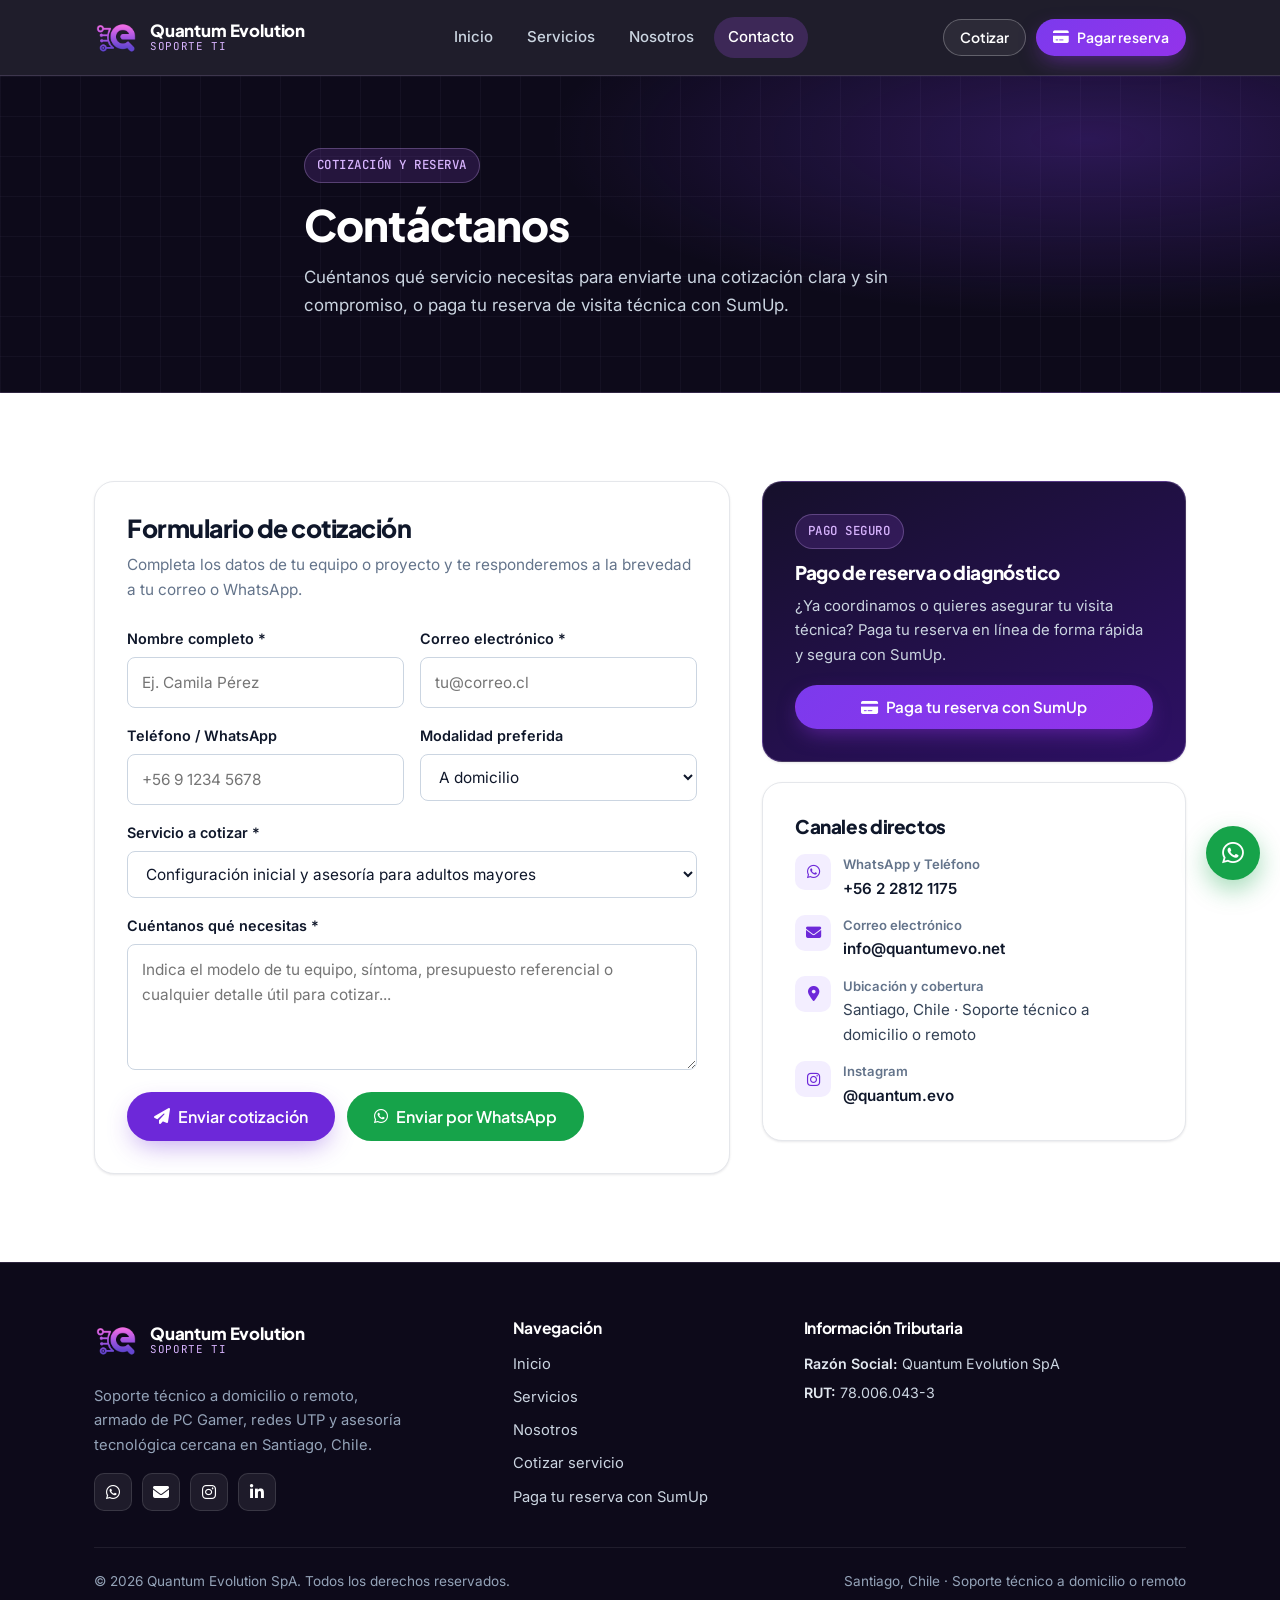
==== commit 0de5d31f: "Remover SpA del subtítulo del logo en header y footer" ====
--- a/contacto.html
+++ b/contacto.html
@@ -28,7 +28,7 @@
         <img src="assets/img/logo.png" alt="Logo Quantum Evolution SpA" class="brand-logo" width="44" height="44">
         <span class="brand-text">
           <span class="brand-name">Quantum Evolution</span>
-          <span class="brand-sub">Soporte TI · SpA</span>
+          <span class="brand-sub">Soporte TI</span>
         </span>
       </a>
 
@@ -195,7 +195,7 @@
             <img src="assets/img/logo.png" alt="Logo Quantum Evolution SpA" class="brand-logo" width="44" height="44">
             <span class="brand-text">
               <span class="brand-name">Quantum Evolution</span>
-              <span class="brand-sub">Soporte TI · SpA</span>
+              <span class="brand-sub">Soporte TI</span>
             </span>
           </a>
           <p>Soporte técnico a domicilio o remoto, armado de PC Gamer, redes UTP y asesoría tecnológica cercana en Santiago, Chile.</p>
